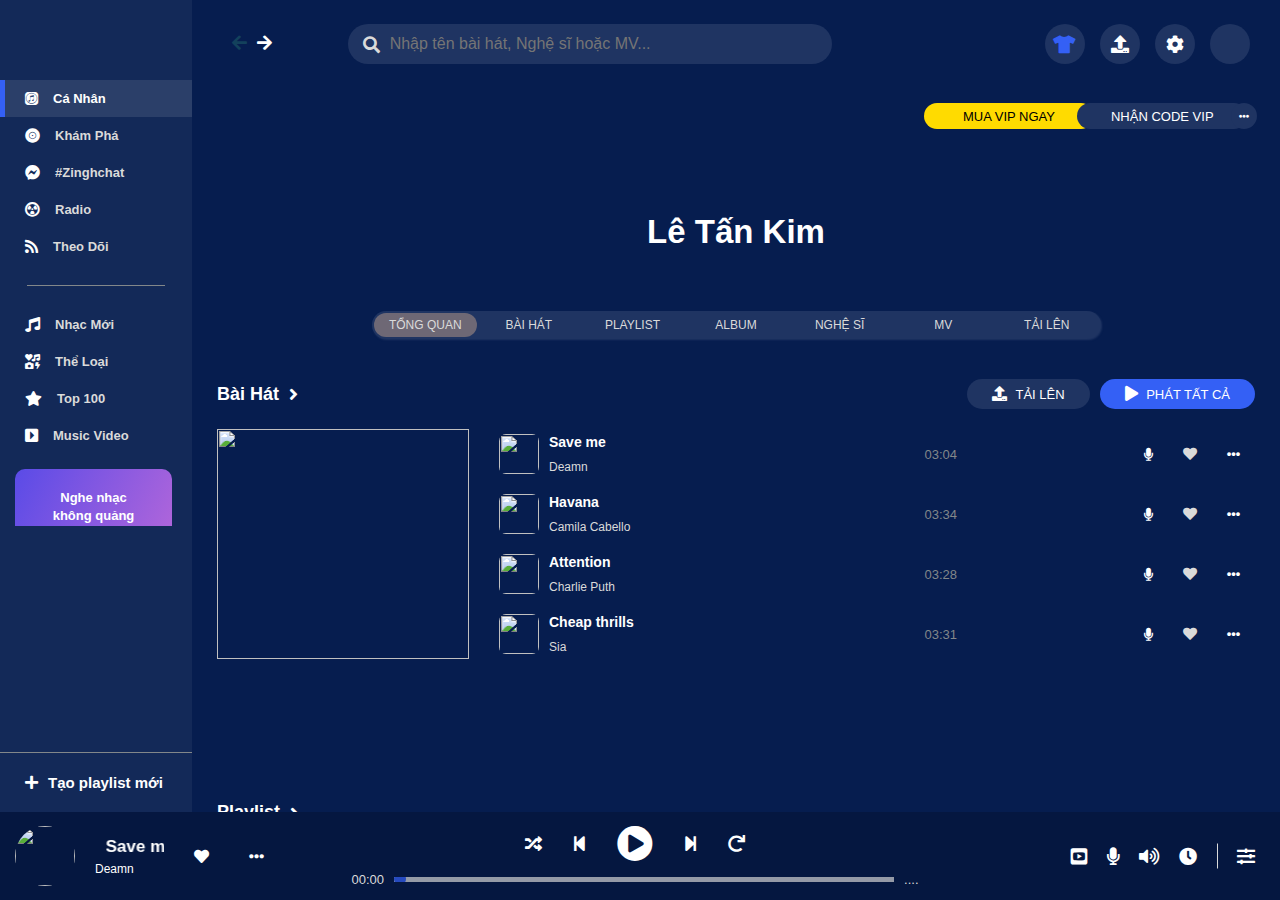
==== index.html @ d828c906 "-third second" ====
<!DOCTYPE html>
<html lang="en">
<head>
    <meta charset="UTF-8">
    <meta http-equiv="X-UA-Compatible" content="IE=edge">
    <meta name="viewport" content="width=device-width, initial-scale=1.0">
    <title>Zing MP3 | Nghe tải nhạc chất lượng cao</title>
    <link rel="stylesheet" href="../css/grid.css">
    <link rel="icon" type="image/png" sizes="16x16" href="https://icons.iconarchive.com/icons/amineworld/music-of-the-spheres/128/MP3-blue-icon.png">
    <link rel="stylesheet" href="../css/base.css">
    <link rel="stylesheet" href="../css/style-main.css">
    <link rel="stylesheet" href="../font/fontawesome-free-5.15.4-web/css/all.min.css">
    <link rel="stylesheet" href="../css/responsive.css">
</head>
<body>
    <div class="container-app">
        <div class="wrapper">
            <div class="main">
                <!-- main control -->
                <div class="nav-left hide-on-mobile menu-on-taplet">
                    <!-- logo -->
                    <div class="nav-logo">
                        <img src="https://static-zmp3.zadn.vn/zmp3_rpt/images/logo-mp3.svg" alt="">
                    </div>
                    <!-- navbar -->
                    <div class="nav-left-control">
                        <ul class="nav-control-list">
                            <li class="nav-control-item active">
                                <a href="#" class="nav-control-link">
                                    <i class="fab icon-nav_label icon_add_big fa-itunes"></i>
                                    <span class="nav-control-title">Cá Nhân</span>
                                </a>
                            </li>
                            <li class="nav-control-item">
                                <a href="#" class="nav-control-link">
                                    <i class="fas icon-nav_label fa-record-vinyl"></i>
                                    <span class="nav-control-title">Khám phá</span>
                                </a>
                            </li>
                            <li class="nav-control-item">
                                <a href="#" class="nav-control-link">
                                    <i class="fab icon-nav_label fa-facebook-messenger"></i>
                                    <span class="nav-control-title">#zinghchat</span>
                                </a>
                            </li>
                            <li class="nav-control-item">
                                <a href="#" class="nav-control-link">
                                    <i class="fas icon-nav_label fa-radiation-alt"></i>
                                    <span class="nav-control-title">Radio</span>
                                </a>
                            </li>
                            <li class="nav-control-item">
                                <a href="#" class="nav-control-link">
                                    <i class="fas icon-nav_label fa-rss"></i>
                                    <span class="nav-control-title">Theo Dõi</span>
                                </a>
                            </li>
                        </ul>
                    </div>
                    <div class="distance">

                    </div>
                    <!-- nav gener -->
                    <div class="nav-left-genre">
                        <ul class="nav-control-list">
                            <li class="nav-control-item nav-control-item-active">
                                <a href="#" class="nav-control-link">
                                    <i class="fas icon-nav_label fa-music"></i>
                                    <span class="nav-control-title">nhạc mới</span>
                                </a>
                            </li>
                            <li class="nav-control-item">
                                <a href="#" class="nav-control-link">
                                    <i class="fas icon-nav_label fa-icons"></i>
                                    <span class="nav-control-title">thể loại</span>
                                </a>
                            </li>
                            <li class="nav-control-item">
                                <a href="#" class="nav-control-link">
                                    <i class="fas icon-nav_label fa-star"></i>
                                    <span class="nav-control-title">Top 100</span>
                                </a>
                            </li>
                            <li class="nav-control-item">
                                <a href="#" class="nav-control-link">
                                    <i class="fas icon-nav_label icon_add_big fa-caret-square-right"></i>
                                    <span class="nav-control-title">music video</span>
                                </a>
                            </li>
                        </ul>
                        <div class="advertisement">
                            <div class="box-adver">
                                <sapn class="content">Nghe nhạc không quảng cáo cùng kho nhạc VIP</sapn>
                                <button class="btn btn-adver">MUA VIP</button>
                            </div>
                        </div>
                        <ul class="nav-control-list nav-control-list-library">
                            <div class="nav-header">
                                <h3 class="heading-title">
                                    Thư viện
                                </h3>
                                <div>
                                    <i class="fas fa-pen nav_label--sidebar_name--icon"></i>
                                </div>
                            </div>
                            <div>
                                <li class="nav-control-item">
                                    <a href="#" class="nav-control-link">
                                        <img src="https://zjs.zadn.vn/zmp3-desktop/releases/v1.0.13/static/media/my-song.cf0cb0b4.svg" alt="">
                                        <span class="nav-control-title">Bài hát</span>
                                    </a>
                                </li>
                                <li class="nav-control-item">
                                    <a href="#" class="nav-control-link">
                                        <img src="https://zjs.zadn.vn/zmp3-desktop/releases/v1.0.13/static/media/my-playlist.7e92a5f0.svg" alt="">
                                        <span class="nav-control-title">Playlist</span>
                                    </a>
                                </li>
                                <li class="nav-control-item">
                                    <a href="#" class="nav-control-link">
                                        <img src="https://zjs.zadn.vn/zmp3-desktop/releases/v1.0.13/static/media/my-history.374cb625.svg" alt="">
                                        <span class="nav-control-title">Gần đây</span>
                                    </a>
                                </li>
                            </div>
                        </ul>
                    </div>
                    <div class="create-playlist">
                        <i class="fas icon-nav_label fa-plus"></i>
                        <span class="playlist-title">Tạo playlist mới</span>
                    </div>
                </div>
                <!-- main music -->
                <div class="main-right">
                    <div class="wraper-main grid">
                        <div class="main-header row">
                            <div class="main-navigation col l-1 s-0 m-1 hide-on-mobile">
                                <div class="main-nav-row hide-on-tablet">
                                    <button class="main-nav-btn-control">
                                        <i class="fas fa-arrow-left"></i>
                                    </button>
                                    <button class="main-nav-btn-control active">
                                        <i class="fas fa-arrow-right"></i>
                                    </button>
                                </div>
                                <div class="btn-bars hide-on-laptop">
                                    <i class="fas fa-bars"></i>
                                </div>
                            </div>
                            <!-- input search -->
                            <div class="main-search col l-8 s-8 m-7">
                                <div class="wrap-search">
                                    <i class="hidden_on fas fa-search container_header--content_search--icon"></i>
                                    <input type="text" class="search-input" placeholder="Nhập tên bài hát, Nghệ sĩ hoặc MV...">
                                    <!-- history search -->
                                    <div class="history-search">
                                        <ul class="list-search">
                                        </ul>
                                        <div class="empty-history">
                                            
                                        </div>
                                    </div>
                                </div>
                            </div>
                            <div class="main-info-persional col l-3 s-4 m-4">
                                <ul class="main-info-list row">
                                    <li class="main-info-item">
                                        <span class="main-info-item-link">
                                            <i class="fas fa-tshirt"></i>
                                        </span>
                                    </li>
                                    <li class="main-info-item hide-on-mobile">
                                        <span class="main-info-item-link">
                                            <label for="upload-file" class = "upload-file">
                                                <i class="fas fa-upload"></i>
                                            </label>
                                            <input type="file" id="upload-file" class = "hide">
                                        </span>
                                    </li>
                                    <li class="main-info-item">
                                        <span class="main-info-item-link">
                                            <i class="fas fa-cog"></i>
                                        </span>
                                        <!-- settings -->
                                        <div class="settings">
                                            <ul class="list-settings">
                                                <li class="item-setting">
                                                    <i class="fas fa-ban"></i>
                                                    <span>Danh sách chặn</span>
                                                </li>
                                                <li class="item-setting">
                                                    <i class="fas fa-record-vinyl"></i>
                                                    <span>Chất lượng nhạc</span>
                                                </li>
                                                <li class="item-setting">
                                                    <i class="far fa-play-circle"></i>
                                                    <span>Trình phát nhạc</span>
                                                </li>
                                            </ul>
                                            <div class="mp3-company">
                                                <ul class="list-info-company">
                                                    <li class="item-info-company">
                                                        <span>Giới thiệu</span>
                                                    </li>
                                                    <li class="item-info-company">
                                                        <span>Gợi ý</span>
                                                        <i class="fas fa-external-link-alt"></i>
                                                    </li>
                                                    <li class="item-info-company">
                                                        <span>Liên hệ</span>
                                                        <i class="fas fa-external-link-alt"></i>
                                                    </li>
                                                    <li class="item-info-company">
                                                        <span>Quảng cáo</span>
                                                        <i class="fas fa-external-link-alt"></i>
                                                    </li>
                                                    <li class="item-info-company">
                                                        <span>Thỏa thuận sử dụng</span>
                                                        <i class="fas fa-external-link-alt"></i>
                                                    </li>
                                                </ul>
                                            </div>
                                        </div>
                                    </li>
                                    <li class="main-info-item header-avt" style="background-image: url('https://th.bing.com/th/id/OIP.cUUf67YH-hex_XPKWlnZ1QHaLF?pid=ImgDet&rs=1')">
                                        <span class="main-info-item-link">
                                            <!-- <i class="fas fa-tshirt"></i> -->
                                        </span>
                                    </li>
                                </ul>
                            </div>
                        </div>
                        <div class = "main-music">
                            <div class="music-wrap gird">
                                <div class="main-music-avt row hide-on-tablet">
                                    <div class="distance-top col l-4 m-4 hide-on-mobile"></div>
                                    <div class="main-music-avt-item col l-4 m-4 hide-on-mobile">
                                        <div class="main-music-avt-wrap">
                                            <div class="img-avt" style = "background-image: url('https://th.bing.com/th/id/OIP.cUUf67YH-hex_XPKWlnZ1QHaLF?pid=ImgDet&rs=1')"></div>
                                            <span class="main-music-name">Lê Tấn Kim</span>
                                        </div>
                                    </div>
                                    <div class="main-music-avt-item main-music-avt-item-inline m-4 col l-4 row s-12">
                                        <div class = "col l-5 s-6 m-6"><button class="btn btn-avt-buy">Mua Vip Ngay</button></div>
                                        <div class = "col l-5 s-6 m-6"><button class="btn btn-avt-received">Nhận code Vip</button></div>
                                        <div class="main-music-avt-item-more col l-2 s-0 m-0 hide-on-mobile">
                                            <span>
                                                <i class="fas fa-ellipsis-h"></i>
                                            </span>
                                        </div>
                                    </div>
                                </div>
                                <div class="avt-on-mobile hide-on-talet">
                                    <div class="main-music-avt-item col l-4">
                                        <div class="main-notice-error">
                                            <span>Trang web hiện tại chưa hoàn thiện, bạn vui lòng thông cảm!</span>
                                        </div>
                                    </div>
                                    <div class="avt hide-on-laptop">
                                        <div class="main-music-avt-wrap">
                                            <div class="img-avt" style = "background-image: url('https://th.bing.com/th/id/OIP.cUUf67YH-hex_XPKWlnZ1QHaLF?pid=ImgDet&rs=1')"></div>
                                            <span class="main-music-name">Lê Tấn Kim</span>
                                        </div>
                                    </div>
                                </div>
                                <!-- list control  -->
                                <div class="container_profile--head">
                                    <ul class="container_profile--head-list">
                                        <li class="container_profile--head-item active">Tổng quan</li>
                                        <li class="container_profile--head-item">Bài hát</li>
                                        <li class="container_profile--head-item">Playlist</li>
                                        <li class="container_profile--head-item">Album</li>
                                        <li class="container_profile--head-item hide-on-mobile">Nghệ sĩ</li>
                                        <li class="container_profile--head-item hide-on-mobile">MV</li>
                                        <li class="container_profile--head-item hide-on-mobile">Tải lên</li>
                                    </ul>
                                </div>
                                <!-- list music -->
                                <div class="musics grid active-show-interface">
                                    <div class="common-header row">
                                        <div class="common-title col l-6">
                                            <span class="common-title-content">Bài hát</span>
                                            <i class="fas fa-angle-right"></i>
                                        </div>
                                        <div class="add-and-play col l-6 hide-on-mobile">
                                            <div class="add-and-play-item">
                                                <label for="upload-file" class = "upload-file">
                                                    <i class="fas fa-upload container_profile_icon"></i>
                                                    <span class="container_profile-content">Tải lên</span>
                                                </label>
                                                <input type="file" id ="upload-file" class = "hide">
                                            </div>
                                            <div class="add-and-play-item add-and-play-music">
                                                <i class="fas fa-play container_profile_icon"></i>
                                                <span class="container_profile-content">Phát tất cả</span>
                                            </div>
                                        </div>
                                    </div>
                                    <div class="container-music row">
                                        <div class="music-pictures col l-3 s-0">
                                            <ul class="music-picture-list">
                                                <li class="music-picture-item">
                                                    <img src="" alt="" class = "img-desc">
                                                </li>
                                            </ul>
                                        </div>
                                        <div class="music-infor col l-9 s-12">
                                            <ul class="music-infor-list grid">
                                                <!-- <li class="music-infor-item active row">
                                                    <div class="infor-item-small-img col l-6">
                                                        <div class="small-img">
                                                            <img src="https://anhtuana2k422001.github.io/zingmp3/assets/img/image1.jpg" alt="">
                                                            <span class="small-pause">
                                                                <i class="fas fa-play container_profile_icon"></i>
                                                            </span>
                                                        </div>
                                                        <div class="singer-music">
                                                            <span class="music-name">Cưới đi</span>
                                                            <span class="singer-name">
                                                                <a href="">Massew, </a>
                                                                <a href="">Massew, </a>
                                                                <a href="">Massew</a>
                                                            </span>
                                                        </div>
                                                    </div>
                                                    <div class="infor-item-time col l-2">
                                                        <span class="infor-item-time-details">4:44</span>
                                                    </div>
                                                    <div class="infor-item-react col l-4">
                                                        <ul class="list-react">
                                                            <li class="react-item">
                                                                <i class="fas fa-microphone "></i>
                                                            </li>
                                                            <li class="react-item">
                                                                <i class="fas fa-heart "></i>
                                                            </li>
                                                            <li class="react-item">
                                                                <i class="fas fa-ellipsis-h"></i>
                                                            </li>
                                                        </ul>
                                                    </div>
                                                </li>
                                                <li class="music-infor-item row">
                                                    <div class="infor-item-small-img col l-6">
                                                        <div class="small-img">
                                                            <img src="https://anhtuana2k422001.github.io/zingmp3/assets/img/image1.jpg" alt="">
                                                            <span class="small-pause">
                                                                <i class="fas fa-play container_profile_icon"></i>
                                                            </span>
                                                        </div>
                                                        <div class="singer-music">
                                                            <span class="music-name">Cưới đi</span>
                                                            <span class="singer-name">
                                                                <a href="">Massew, </a>
                                                                <a href="">Massew, </a>
                                                                <a href="">Massew</a>
                                                            </span>
                                                        </div>
                                                    </div>
                                                    <div class="infor-item-time col l-2">
                                                        <span class="infor-item-time-details">4:44</span>
                                                    </div>
                                                    <div class="infor-item-react col l-4">
                                                        <ul class="list-react">
                                                            <li class="react-item">
                                                                <i class="fas fa-microphone "></i>
                                                            </li>
                                                            <li class="react-item">
                                                                <i class="fas fa-heart "></i>
                                                            </li>
                                                            <li class="react-item">
                                                                <i class="fas fa-ellipsis-h"></i>
                                                            </li>
                                                        </ul>
                                                    </div>
                                                </li>
                                                <li class="music-infor-item row">
                                                    <div class="infor-item-small-img col l-6">
                                                        <div class="small-img">
                                                            <img src="https://anhtuana2k422001.github.io/zingmp3/assets/img/image1.jpg" alt="">
                                                            <span class="small-pause">
                                                                <i class="fas fa-play container_profile_icon"></i>
                                                            </span>
                                                        </div>
                                                        <div class="singer-music">
                                                            <span class="music-name">Cưới đi</span>
                                                            <span class="singer-name">
                                                                <a href="">Massew, </a>
                                                                <a href="">Massew, </a>
                                                                <a href="">Massew</a>
                                                            </span>
                                                        </div>
                                                    </div>
                                                    <div class="infor-item-time col l-2">
                                                        <span class="infor-item-time-details">4:44</span>
                                                    </div>
                                                    <div class="infor-item-react col l-4">
                                                        <ul class="list-react">
                                                            <li class="react-item">
                                                                <i class="fas fa-microphone "></i>
                                                            </li>
                                                            <li class="react-item">
                                                                <i class="fas fa-heart "></i>
                                                            </li>
                                                            <li class="react-item">
                                                                <i class="fas fa-ellipsis-h"></i>
                                                            </li>
                                                        </ul>
                                                    </div>
                                                </li>
                                                <li class="music-infor-item row">
                                                    <div class="infor-item-small-img col l-6">
                                                        <div class="small-img">
                                                            <img src="https://anhtuana2k422001.github.io/zingmp3/assets/img/image1.jpg" alt="">
                                                            <span class="small-pause">
                                                                <i class="fas fa-play container_profile_icon"></i>
                                                            </span>
                                                        </div>
                                                        <div class="singer-music">
                                                            <span class="music-name">Cưới đi</span>
                                                            <span class="singer-name">
                                                                <a href="">Massew, </a>
                                                                <a href="">Massew, </a>
                                                                <a href="">Massew</a>
                                                            </span>
                                                        </div>
                                                    </div>
                                                    <div class="infor-item-time col l-2">
                                                        <span class="infor-item-time-details">4:44</span>
                                                    </div>
                                                    <div class="infor-item-react col l-4">
                                                        <ul class="list-react">
                                                            <li class="react-item">
                                                                <i class="fas fa-microphone "></i>
                                                            </li>
                                                            <li class="react-item">
                                                                <i class="fas fa-heart "></i>
                                                            </li>
                                                            <li class="react-item">
                                                                <i class="fas fa-ellipsis-h"></i>
                                                            </li>
                                                        </ul>
                                                    </div>
                                                </li>
                                                <li class="music-infor-item row">
                                                    <div class="infor-item-small-img col l-6">
                                                        <div class="small-img">
                                                            <img src="https://anhtuana2k422001.github.io/zingmp3/assets/img/image1.jpg" alt="">
                                                            <span class="small-pause">
                                                                <i class="fas fa-play container_profile_icon"></i>
                                                            </span>
                                                        </div>
                                                        <div class="singer-music">
                                                            <span class="music-name">Cưới đi</span>
                                                            <span class="singer-name">
                                                                <a href="">Massew, </a>
                                                                <a href="">Massew, </a>
                                                                <a href="">Massew</a>
                                                            </span>
                                                        </div>
                                                    </div>
                                                    <div class="infor-item-time col l-2">
                                                        <span class="infor-item-time-details">4:44</span>
                                                    </div>
                                                    <div class="infor-item-react col l-4">
                                                        <ul class="list-react">
                                                            <li class="react-item">
                                                                <i class="fas fa-microphone "></i>
                                                            </li>
                                                            <li class="react-item">
                                                                <i class="fas fa-heart "></i>
                                                            </li>
                                                            <li class="react-item">
                                                                <i class="fas fa-ellipsis-h"></i>
                                                            </li>
                                                        </ul>
                                                    </div>
                                                </li> -->
                                            </ul>
                                        </div>
                                    </div>
                                </div>
                                <!-- playlist -->
                                <div class="container-playlist grid active-show-interface">
                                    <div class="common-header">
                                        <div class="common-title">
                                            <span class="common-title-content">Playlist</span>
                                            <i class="fas fa-angle-right"></i>
                                        </div>
                                    </div>
                                    <div class="wrapper-playlist row">
                                        <div class="btn-add-playlist col l-2-5 s-5">
                                            <i class="fas icon-nav_label fa-plus"></i>
                                            <span class="btn-add-playlist-content">Tạo playlist mới</span>
                                        </div>
                                        <div class="added-playlist col l-2-5 s-6">
                                            <div class="playlists-more-listen">
                                                <div class="background-playlist-album">
                                                    <div class="overplay-playlist-album"></div>
                                                    <img src="https://photo-resize-zmp3.zadn.vn/w240_r1x1_jpeg/cover/1/2/1/f/121fde6fe3898bc64cf04b716ddbe590.jpg" alt="">
                                                    <div class="btn-hiden">
                                                        <div class = "shadow">
                                                            <span class = "icon-hiden-control shadow-behind">
                                                                <i class="fas fa-heart active"></i>
                                                            </span>
                                                        </div>
                                                        <div>
                                                            <span class = "icon-hiden-control">
                                                                <i class="far fa-play-circle"></i>
                                                            </span>
                                                        </div>
                                                        <div class = "shadow">
                                                            <span class = "icon-hiden-control shadow-behind">
                                                                <i class="fas fa-ellipsis-h"></i>
                                                            </span>
                                                        </div>
                                                    </div>
                                                </div>
                                                <div class="playlists-more-listen-content">
                                                    <span class="name-playlist">Lê Tấn Kim _ 03</span>
                                                    <span class="source-playlist">Zing Mp3</span>
                                                </div>
                                            </div>
                                        </div>
                                    </div>
                                </div>
                                <!-- album -->
                                <div class="container-album grid active-show-interface">
                                    <div class="common-header">
                                        <div class="common-title">
                                            <span class="common-title-content">Album</span>
                                            <i class="fas fa-angle-right"></i>
                                        </div>
                                    </div>
                                    <div class="wrapper-album grid">
                                        <div class="albums row">
                                            <div class="added-album col l-3 s-6 m-4">
                                                <div class="playlists-more-listen">
                                                    <div class="background-playlist-album">
                                                        <div class="overplay-playlist-album"></div>
                                                        <img src="https://i.ytimg.com/vi/ElLRQwiyBIs/maxresdefault.jpg" alt="">
                                                        <div class="btn-hiden">
                                                            <div class = "shadow">
                                                                <span class = "icon-hiden-control shadow-behind">
                                                                    <i class="fas fa-heart active"></i>
                                                                </span>
                                                            </div>
                                                            <div>
                                                                <span class = "icon-hiden-control">
                                                                    <i class="far fa-play-circle"></i>
                                                                </span>
                                                            </div>
                                                            <div class = "shadow">
                                                                <span class = "icon-hiden-control shadow-behind">
                                                                    <i class="fas fa-ellipsis-h"></i>
                                                                </span>
                                                            </div>
                                                        </div>
                                                    </div>
                                                    <div class="playlists-more-listen-content">
                                                        <span class="name-playlist">Lê Tấn Kim _ 03</span>
                                                        <span class="source-playlist">Zing Mp3</span>
                                                    </div>
                                                </div>
                                            </div>
                                            <div class="added-album col l-3 s-6 m-4">
                                                <div class="playlists-more-listen">
                                                    <div class="background-playlist-album">
                                                        <div class="overplay-playlist-album"></div>
                                                        <img src="https://i.ytimg.com/vi/MQEiz52EIFQ/hqdefault.jpg" alt="">
                                                        <div class="btn-hiden">
                                                            <div class = "shadow">
                                                                <span class = "icon-hiden-control shadow-behind">
                                                                    <i class="fas fa-heart active"></i>
                                                                </span>
                                                            </div>
                                                            <div>
                                                                <span class = "icon-hiden-control">
                                                                    <i class="far fa-play-circle"></i>
                                                                </span>
                                                            </div>
                                                            <div class = "shadow">
                                                                <span class = "icon-hiden-control shadow-behind">
                                                                    <i class="fas fa-ellipsis-h"></i>
                                                                </span>
                                                            </div>
                                                        </div>
                                                    </div>
                                                    <div class="playlists-more-listen-content">
                                                        <span class="name-playlist">Lê Tấn Kim _ 03</span>
                                                        <span class="source-playlist">Zing Mp3</span>
                                                    </div>
                                                </div>
                                            </div>
                                            <div class="added-album col l-3 s-6 m-4">
                                                <div class="playlists-more-listen">
                                                    <div class="background-playlist-album">
                                                        <div class="overplay-playlist-album"></div>
                                                        <img src="https://i.ytimg.com/vi/g6BbYyMUOpY/maxresdefault.jpg" alt="">
                                                        <div class="btn-hiden">
                                                            <div class = "shadow">
                                                                <span class = "icon-hiden-control shadow-behind">
                                                                    <i class="fas fa-heart active"></i>
                                                                </span>
                                                            </div>
                                                            <div>
                                                                <span class = "icon-hiden-control">
                                                                    <i class="far fa-play-circle"></i>
                                                                </span>
                                                            </div>
                                                            <div class = "shadow">
                                                                <span class = "icon-hiden-control shadow-behind">
                                                                    <i class="fas fa-ellipsis-h"></i>
                                                                </span>
                                                            </div>
                                                        </div>
                                                    </div>
                                                    <div class="playlists-more-listen-content">
                                                        <span class="name-playlist">Lê Tấn Kim _ 03</span>
                                                        <span class="source-playlist">Zing Mp3</span>
                                                    </div>
                                                </div>
                                            </div>
                                            <div class="added-album col l-3 s-6 m-4">
                                                <div class="playlists-more-listen">
                                                    <div class="background-playlist-album">
                                                        <div class="overplay-playlist-album"></div>
                                                        <img src="https://i.ytimg.com/vi/2Ng5o-8YleM/maxresdefault.jpg" alt="">
                                                        <div class="btn-hiden">
                                                            <div class = "shadow">
                                                                <span class = "icon-hiden-control shadow-behind">
                                                                    <i class="fas fa-heart active"></i>
                                                                </span>
                                                            </div>
                                                            <div>
                                                                <span class = "icon-hiden-control">
                                                                    <i class="far fa-play-circle"></i>
                                                                </span>
                                                            </div>
                                                            <div class = "shadow">
                                                                <span class = "icon-hiden-control shadow-behind">
                                                                    <i class="fas fa-ellipsis-h"></i>
                                                                </span>
                                                            </div>
                                                        </div>
                                                    </div>
                                                    <div class="playlists-more-listen-content">
                                                        <span class="name-playlist">Lê Tấn Kim _ 03</span>
                                                        <span class="source-playlist">Zing Mp3</span>
                                                    </div>
                                                </div>
                                            </div>
                                            <div class="added-album col l-3 s-6 m-4">
                                                <div class="playlists-more-listen">
                                                    <div class="background-playlist-album">
                                                        <div class="overplay-playlist-album"></div>
                                                        <img src="https://i.ytimg.com/vi/KUp1f0irngg/maxresdefault.jpg" alt="">
                                                        <div class="btn-hiden">
                                                            <div class = "shadow">
                                                                <span class = "icon-hiden-control shadow-behind">
                                                                    <i class="fas fa-heart active"></i>
                                                                </span>
                                                            </div>
                                                            <div>
                                                                <span class = "icon-hiden-control">
                                                                    <i class="far fa-play-circle"></i>
                                                                </span>
                                                            </div>
                                                            <div class = "shadow">
                                                                <span class = "icon-hiden-control shadow-behind">
                                                                    <i class="fas fa-ellipsis-h"></i>
                                                                </span>
                                                            </div>
                                                        </div>
                                                    </div>
                                                    <div class="playlists-more-listen-content">
                                                        <span class="name-playlist">Lê Tấn Kim _ 03</span>
                                                        <span class="source-playlist">Zing Mp3</span>
                                                    </div>
                                                </div>
                                            </div>
                                            <div class="added-album col l-3 s-6 m-4">
                                                <div class="playlists-more-listen">
                                                    <div class="background-playlist-album">
                                                        <div class="overplay-playlist-album"></div>
                                                        <img src="https://lzd-img-global.slatic.net/g/p/3d0ec11d452f84a248bdba3d9b7f728f.jpg_720x720q80.jpg_.webp" alt="">
                                                        <div class="btn-hiden">
                                                            <div class = "shadow">
                                                                <span class = "icon-hiden-control shadow-behind">
                                                                    <i class="fas fa-heart active"></i>
                                                                </span>
                                                            </div>
                                                            <div>
                                                                <span class = "icon-hiden-control">
                                                                    <i class="far fa-play-circle"></i>
                                                                </span>
                                                            </div>
                                                            <div class = "shadow">
                                                                <span class = "icon-hiden-control shadow-behind">
                                                                    <i class="fas fa-ellipsis-h"></i>
                                                                </span>
                                                            </div>
                                                        </div>
                                                    </div>
                                                    <div class="playlists-more-listen-content">
                                                        <span class="name-playlist">Lê Tấn Kim _ 03</span>
                                                        <span class="source-playlist">Zing Mp3</span>
                                                    </div>
                                                </div>
                                            </div>
                                            <div class="added-album col l-3 s-6 m-4">
                                                <div class="playlists-more-listen">
                                                    <div class="background-playlist-album">
                                                        <div class="overplay-playlist-album"></div>
                                                        <img src="https://photo-resize-zmp3.zmdcdn.me/w240_r1x1_jpeg/covers/2/5/25b49d295be8f15021498c7bce76d8a6_1392265597.jpg" alt="">
                                                        <div class="btn-hiden">
                                                            <div class = "shadow">
                                                                <span class = "icon-hiden-control shadow-behind">
                                                                    <i class="fas fa-heart active"></i>
                                                                </span>
                                                            </div>
                                                            <div>
                                                                <span class = "icon-hiden-control">
                                                                    <i class="far fa-play-circle"></i>
                                                                </span>
                                                            </div>
                                                            <div class = "shadow">
                                                                <span class = "icon-hiden-control shadow-behind">
                                                                    <i class="fas fa-ellipsis-h"></i>
                                                                </span>
                                                            </div>
                                                        </div>
                                                    </div>
                                                    <div class="playlists-more-listen-content">
                                                        <span class="name-playlist">Lê Tấn Kim _ 03</span>
                                                        <span class="source-playlist">Zing Mp3</span>
                                                    </div>
                                                </div>
                                            </div>
                                            <div class="added-album col l-3 s-6 m-4">
                                                <div class="playlists-more-listen">
                                                    <div class="background-playlist-album">
                                                        <div class="overplay-playlist-album"></div>
                                                        <img src="https://encrypted-tbn0.gstatic.com/images?q=tbn:ANd9GcRLFGGN5_r3zETSM5XIITD2odIkE3P47WhOAQ&usqp=CAU" alt="">
                                                        <div class="btn-hiden">
                                                            <div class = "shadow">
                                                                <span class = "icon-hiden-control shadow-behind">
                                                                    <i class="fas fa-heart active"></i>
                                                                </span>
                                                            </div>
                                                            <div>
                                                                <span class = "icon-hiden-control">
                                                                    <i class="far fa-play-circle"></i>
                                                                </span>
                                                            </div>
                                                            <div class = "shadow">
                                                                <span class = "icon-hiden-control shadow-behind">
                                                                    <i class="fas fa-ellipsis-h"></i>
                                                                </span>
                                                            </div>
                                                        </div>
                                                    </div>
                                                    <div class="playlists-more-listen-content">
                                                        <span class="name-playlist">Lê Tấn Kim _ 03</span>
                                                        <span class="source-playlist">Zing Mp3</span>
                                                    </div>
                                                </div>
                                            </div>
                                        </div>
                                    </div>
                                </div>
                                <!-- non-notice -->
                                <div class="page-notice-non">
                                    <div class="title-page-notice">
                                        <img src="https://zjs.zadn.vn/zmp3-desktop/releases/v1.3.1/static/media/video-icon.09654360.svg" alt="">
                                        <span>Chưa có thông tin nào trong thư viện</span>
                                    </div>
                                </div>
                                <!-- page are updating -->
                            </div>
                            <div class="page-update">
                                <div class="title-update">
                                    <h3>Trang web đang trong quá trình hoàn thiện những chức năng này.</h3>
                                    <span>Vui lòng chỉ sử dụng những chức năng khác.</span>
                                </div>
                            </div>
                        </div>
                    </div>
                </div>
            </div>
            <!-- musics are playing -->
            <div class="playing-music grid">
                <div class="container-playing-music row">
                    <div class="info-music-playing col l-3 s-8 m-3">
                        <!-- btn colose window -->
                        <div class="close hide hide-on-laptop">
                            <i class="fas fa-angle-down"></i>
                        </div>
                        <!-- btn see more function -->
                        <div class="btn-more hide hide-on-laptop">
                            <i class="fas fa-ellipsis-h"></i>
                        </div>
                        <!-- overplay -->
                        <div class="overlay hide-on-laptop">

                        </div>
                        <!-- handle funtions -->
                        <div class="window-function hide-on-laptop">
                            <div class="function-main">
                                <div class="function-system">
                                    <ul class="list-funtions">
                                        <li class="item-funtion btn-set-time">
                                            <i class="icon-funtion fas fa-clock"></i>
                                            <span class = "title-funtion">Hẹn Giờ</span>
                                        </li>
                                        <li class="item-funtion">
                                            <i class="icon-funtion fas fa-sliders-h"></i>
                                            <span class = "title-funtion">Equalizer</span>
                                        </li>
                                        <li class="item-funtion">
                                            <i class="icon-funtion fas fa-external-link-alt"></i>
                                            <span class = "title-funtion">Floating lyrics</span>
                                        </li>
                                    </ul>
                                </div>
                                <div class="infor-music">
                                    <ul class="list-infor">
                                        <li class="img-this-music">
                                            <img src="	https://avatar-ex-swe.nixcdn.com/song/2017/06/02/7/d/e/9/1496386230312_640.jpg" alt="">
                                        </li>
                                        <li class="name-music-singer">
                                            <span class="name-this-music">Havana</span>
                                            <span class="name-this-singer">Havana</span>
                                        </li>
                                    </ul>
                                </div>
                                <div class="functions-more">
                                    <ul class="list-functions-more">
                                        <li class="item-function-more">
                                            <i class="far fa-heart"></i>
                                            <span class="item-function-more-title">Thêm vào thư viện</span>
                                        </li>
                                        <li class="item-function-more">
                                            <i class="fas fa-sliders-h"></i>
                                            <span class="item-function-more-title">Thêm vào playlist</span>
                                        </li>
                                        <li class="item-function-more">
                                            <i class="far fa-play-circle"></i>
                                            <span class="item-function-more-title">Mở radio của bài hát</span>
                                        </li>
                                        <li class="item-function-more">
                                            <i class="fas fa-microphone"></i>
                                            <span class="item-function-more-title">Hát karaoke</span>
                                        </li>
                                        <li class="item-function-more">
                                            <i class="fab fa-itunes"></i>
                                            <span class="item-function-more-title">Cài làm nhạc chuông</span>
                                        </li>

                                    </ul>
                                </div>
                            </div>
                        </div>
                        <div class="img-music-playing">
                            <img src="	https://anhtuana2k422001.github.io/zingmp3/assets/img/image1.jpg" alt="">
                        </div>
                        <div class="conttent-music-playing">
                            <marquee class="name-music-playing">Cưới đi</marquee>
                            <span class="singer-music-playing">Massew</span>
                        </div>
                        <div class="react-music-playing hide-on-mobile hide-all hide-on-tablet">
                            <div class="shadow">
                                <span class="heart-music-playing shadow-behind"><i class="fas fa-heart"></i></span>
                            </div>
                            <div class="shadow">
                                <span class="system-music-playing shadow-behind"><i class="fas fa-ellipsis-h"></i></span>
                            </div>
                        </div>
                        <audio src="" id = "audio-play"></audio>
                    </div>
                    <div class="btn-control-playing col l-6 s-4 m-7">
                        <div class="control-players">
                            <ul class="list-players">
                                <div class = "shadow"><li class="item-player shadow-behind hide-on-mobile"><i class="fas fa-random"></i></li></div>
                                <div class = "shadow"><li class="item-player shadow-behind"><i class="fas fa-step-backward"></i></li></div>
                                <li class="item-player item-btn-playing">
                                    <i class="far fa-play-circle active"></i>
                                    <i class="far fa-pause-circle"></i>
                                </li>
                                <div class = "shadow"><li class="item-player shadow-behind"><i class="fas fa-step-forward"></i></li></div>
                                <div class = "shadow"><li class="item-player shadow-behind hide-on-mobile"><i class="fas fa-redo"></i></li></div>
                            </ul>
                        </div>
                        <div class="control-times">
                            <span class=" control-time control-time-start hide-on-mobile"></span>
                            <input type="range" value="1" step="1" min="1" max="100" class="total-time-control">
                            <span class=" control-time control-time-end hide-on-mobile"></span>
                        </div>
                    </div>
                    <div class="btn-control-system-playing col l-3 s-3 m-2">
                        <ul class="list-btn-system-playing">
                            <li class="item-btn-system-playing hide-on-mobile hide-on-tablet">
                                <i class="fab fa-youtube-square"></i>
                            </li>
                            <li class="item-btn-system-playing hide-on-mobile">
                                <i class="fas fa-microphone"></i>
                            </li>
                            <li class="item-btn-system-playing volume-wrap hide-on-mobile">
                                <i class="fas fa-volume-up"></i>
                                <input class = "volume"type="range" value="100" step = "1" min="0" max="100">
                            </li>
                            <li class="item-btn-system-playing time-wrap hide-on-mobile">
                                <i class="fas fa-clock hide-all hide-on-tablet"></i>
                                <input type="text" class = "time-up" placeholder = "Hẹn giờ muốn tắt">
                                <!-- pop up set time pause music -->
                                <div class="pop-up-set-time hide-on-laptop">
                                    <div class="container-set-time">
                                        <h3 class="title-set-time">Hẹn giờ tắt</h3>
                                        <ul class="list-time-choose">
                                            <li class="time-item-choose">15 phút</li>
                                            <li class="time-item-choose">30 phút</li>
                                            <li class="time-item-choose">45 phút</li>
                                            <li class="time-item-choose">60 phút</li>
                                            <input type="text" class="set-time" placeholder = "Tùy chọn khác">
                                        </ul>
                                    </div>
                                </div>
                            </li>
                            <li class="item-btn-system-playing system-distance hide-on-mobile">
                                <span></span>
                            </li>
                            <li class="item-btn-system-playing hide-on-mobile">
                                <i class="fas fa-sliders-h"></i>
                            </li>
                        </ul>
                    </div>
                </div>
            </div>
            <!-- btn control on mobile -->
            <div class="wrapper-btn-control-mobile hide-on-laptop hide-on-tablet">
                <div class="container-btn-control-mobile grid">
                    <ul class="btn-control-mobile-list row">
                        <li class="btn-control-mobile-item active col s-2-5">
                            <i class="fab icon_add_big fa-itunes"></i>
                            <span class="control-mobile-content">Cá nhân</span>
                        </li>
                        <li class="btn-control-mobile-item col s-2-5">
                            <i class="fas fa-record-vinyl"></i>
                            <span class="control-mobile-content">Khám phá</span>
                        </li>
                        <li class="btn-control-mobile-item col s-2-5">
                            <i class="fab fa-facebook-messenger"></i>
                            <span class="control-mobile-content">#zingchat</span>
                        </li>
                        <li class="btn-control-mobile-item col s-2-5">
                            <i class="fas fa-radiation-alt"></i>
                            <span class="control-mobile-content">Radio</span>
                        </li>
                        <li class="btn-control-mobile-item col s-2-5">
                            <i class="fas fa-rss"></i>
                            <span class="control-mobile-content">Theo dõi</span>
                        </li>
                    </ul>
                </div>
            </div>
        </div>
    </div>
</body>
<script src="../javascript/app.js"></script>
<script src="../javascript/render-music.js"></script>
<script src="../javascript/main.js"></script>
</html>
---- css/grid.css ----
.grid {
    width: 100%;
    display: block;
    padding: 0px;
}

.grid.wide {
    max-width: 1200px;
    margin: 0px auto;
}

.row {
    display: flex;
    flex-wrap: wrap;
    margin-left: -4px;
    margin-right: -4px;
}
.row.no-gutters {
    margin-left: 0;
    margin-right: 0;
}
.col {
    padding-left: 4px;
    padding-right: 4px;
}
/* không có padding giữa các phần tử */
.row.no-gutters .col {
    padding-left: 0;
    padding-right: 0;
}
/* mobile------------small */
.s-0 {
    display: none;
}
.s-1 {
    flex: 0 0 8.33333%;
    max-width: 8.33333%; 
}
.s-2 {
    flex: 0 0 16.66667%;
    max-width: 16.66667%; 
}
.s-3 {
    flex: 0 0 25%;
    max-width: 25%; 
}
.s-4 {
    flex: 0 0 33.33333%;
    max-width: 33.33333%; 
}
.s-5 {
    flex: 0 0 41.66667%;
    max-width: 41.66667%; 
}
.s-6 {
    flex: 0 0 50%;
    max-width: 50%; 
}
.s-7 {
    flex: 0 0 58.33333%;
    max-width: 58.33333%; 
}
.s-8 {
    flex: 0 0 66.66667%;
    max-width: 66.66667%; 
}
.s-9 {
    flex: 0 0 75%;
    max-width: 75%; 
}
.s-10 {
    flex: 0 0 83.33333%;
    max-width: 83.33333%; 
}
.s-11 {
    flex: 0 0 91.66667%;
    max-width: 91.66667%; 
}
.s-12 {
    flex: 0 0 100%;
    max-width: 100%; 
}

/* can chinh phan tu mobile--------small-ofset-- */
.s-o-1 {
    margin-left: 8.33333%; 
}
.s-o-2 {
    margin-left: 16.66667%; 
}
.s-2-5 {
    flex: 0 0 20%;
    max-width: 20%;
 }
.s-o-3 {
    margin-left: 25%; 
}
.s-o-4 {
    margin-left: 33.33333%; 
}
.s-o-5 {
    margin-left: 41.66667%; 
}
.s-o-6 {
    margin-left: 50%; 
}
.s-o-7 {
    margin-left: 58.33333%; 
}
.s-o-8 {
    margin-left: 66.66667%; 
}
.s-o-9 {
    margin-left: 75%; 
}
.s-o-10 {
    margin-left: 83.33333%; 
}
.s-o-11 {
    margin-left: 91.66667%; 
}

/* tablet- pc phân giải thấp */
@media (min-width: 740px) and (max-width: 1023px) {
    .wide {
        width: 644px;
    }
}
/* > tablet */
@media (min-width: 740px) {
    .row {
        margin-left: -8px;
        margin-right: -8px;
    }
    .col {
        padding-left: 8px;
        padding-right: 8px;
    }
    /* medium---------tablet */
    .m-1,
    .m-2,
    .m-3,
    .m-4,
    .m-5,
    .m-6,
    .m-7,
    .m-8,
    .m-9,
    .m-10,
    .m-11,
    .m-12 {
        display: block;
    }
    .m-0 {
        display: none;
    }
    .m-1 {
        flex: 0 0 8.33333%;
        max-width: 8.33333%; 
    }
    .m-2 {
        flex: 0 0 16.66667%;
        max-width: 16.66667%; 
    }
    .m-2-5 {
        flex: 0 0 20%;
        max-width: 20%;
     }
    .m-3 {
        flex: 0 0 25%;
        max-width: 25%; ;
    }
    .m-4 {
        flex: 0 0 33.33333%;
        max-width: 33.33333%; 
    }
    .m-5 {
        flex: 0 0 41.66667%;
        max-width: 41.66667%; 
    }
    .m-6 {
        flex: 0 0 50%;
        max-width: 50%; 
    }
    .m-7 {
        flex: 0 0 58.33333%;
        max-width: 58.33333%; 
    }
    .m-8 {
        flex: 0 0 66.66667%;
        max-width: 66.66667%; 
    }
    .m-9 {
        flex: 0 0 75%;
        max-width: 75%; 
    }
    .m-10 {
        flex: 0 0 83.33333%;
        max-width: 83.33333%; 
    }
    .m-11 {
        flex: 0 0 91.66667%;
        max-width: 91.66667%; 
    }
    .m-12 {
        flex: 0 0 100%;
        max-width: 100%; 
    }
    /* can chinh phan tu tablet------medium-ofset------ */
    .m-o-1 {
        margin-left: 8.33333%; 
    }
    .m-o-2 {
        margin-left: 16.66667%; 
    }
    .m-o-3 {
        margin-left: 25%; 
    }
    .m-o-4 {
        margin-left: 33.33333%; 
    }
    .m-o-5 {
        margin-left: 41.66667%; 
    }
    .m-o-6 {
        margin-left: 50%; 
    }
    .m-o-7 {
        margin-left: 58.33333%; 
    }
    .m-o-8 {
        margin-left: 66.66667%; 
    }
    .m-o-9 {
        margin-left: 75%; 
    }
    .m-o-10 {
        margin-left: 83.33333%; 
    }
    .m-o-11 {
        margin-left: 91.66667%; 
    }
}
@media (min-width: 1113px) {
    .row {
        margin-left: -5px;
        margin-right: -5px;
    }
    .col {
        padding-left: 5px;
        padding-right: 5px;
    }
    /* -----large--------pc */
    .l-1,
    .l-2,
    .l-2-5,
    .l-3,
    .l-4,
    .l-5,
    .l-6,
    .l-7,
    .l-8,
    .l-9,
    .l-10,
    .l-11,
    .l-12 {
        display: block;
    }
    .l-0 {
        display: none;
    }
    .l-1 {
        flex: 0 0 8.33333%;
        max-width: 8.33333%; 
    }
    .l-2 {
        flex: 0 0 16.66667%;
        max-width: 16.66667%; 
    }
    .l-2-5 {
       flex: 0 0 20%;
       max-width: 20%;
    }
    .l-3 {
        flex: 0 0 25%;
        max-width: 25%; 
    }
    .l-4 {
        flex: 0 0 33.33333%;
        max-width: 33.33333%; 
    }
    .l-5 {
        flex: 0 0 41.66667%;
        max-width: 41.66667%; 
    }
    .l-6 {
        flex: 0 0 50%;
        max-width: 50%; ;
    }
    .l-7 {
        flex: 0 0 58.33333%;
        max-width: 58.33333%; 
    }
    .l-8 {
        flex: 0 0 66.66667%;
        max-width: 66.66667%; 
    }
    .l-9 {
        flex: 0 0 75%;
        max-width: 75%; 
    }
    .l-10 {
        flex: 0 0 83.33333%;
        max-width: 83.33333%; 
    }
    .l-11 {
        flex: 0 0 91.66667%;
        max-width: 91.66667%; 
    }
    .l-12 {
        flex: 0 0 100%;
        max-width: 100%; 
    }
    /* can chinh phan tu pc-------large-ofset */
    .l-o-1 {
        margin-left: 8.33333%; 
    }
    .l-o-2 {
        margin-left: 16.66667%; 
    }
    .l-o-3 {
        margin-left: 25%; 
    }
    .l-o-4 {
        margin-left: 33.33333%; 
    }
    .l-o-5 {
        margin-left: 41.66667%; 
    }
    .l-o-6 {
        margin-left: 50%; 
    }
    .l-o-7 {
        margin-left: 58.33333%; 
    }
    .l-o-8 {
        margin-left: 66.66667%; 
    }
    .l-o-9 {
        margin-left: 75%; 
    }
    .l-o-10 {
        margin-left: 83.33333%; 
    }
    .l-o-11 {
        margin-left: 91.66667%; 
    }
}
/* > pc phan giai thap */
@media (min-width: 1024px) and (max-width: 1239px) {
    .wide {
        width: 984px;
    }

    .row {
        margin-left: -12px;
        margin-right: -12px;
    }

    .wide .col {
        padding-left: 12px;
        padding-right: 12px;
    }
    .wide .l-1,
    .wide .l-2,
    .wide .l-2-5,
    .wide .l-3,
    .wide .l-4,
    .wide .l-5,
    .wide .l-6,
    .wide .l-7,
    .wide .l-8,
    .wide .l-9,
    .wide .l-10,
    .wide .l-11,
    .wide .l-12 {
        display: block;
    }
    .wide .l-0 {
        display: none;
    }
    .wide .l-1 {
        flex: 0 0 8.33333%;
        max-width: 8.33333%; 
    }
    .wide .l-2 {
        flex: 0 0 16.66667%;
        max-width: 16.66667%; 
    }
    .wide .l-2-5 {
        flex: 0 0 20%;
        max-width: 20%; 
    }
    .wide .l-3 {
        flex: 0 0 25%;
        max-width: 25%; 
    }
    .wide .l-4 {
        flex: 0 0 33.33333%;
        max-width: 33.33333%; 
    }
    .wide .l-5 {
        flex: 0 0 41.66667%;
        max-width: 41.66667%; 
    }
    .wide .l-6 {
        flex: 0 0 50%;
        max-width: 50%; ;
    }
    .wide .l-7 {
        flex: 0 0 58.33333%;
        max-width: 58.33333%; 
    }
    .wide .l-8 {
        flex: 0 0 66.66667%;
        max-width: 66.66667%; 
    }
    .wide .l-9 {
        flex: 0 0 75%;
        max-width: 75%; 
    }
    .wide .l-10 {
        flex: 0 0 83.33333%;
        max-width: 83.33333%; 
    }
    .wide .l-11 {
        flex: 0 0 91.66667%;
        max-width: 91.66667%; 
    }
    .wide .l-12 {
        flex: 0 0 100%;
        max-width: 100%; 
    }
    /* can chinh phan tu > pc */
    .wide .l-o-1 {
        margin-left: 8.33333%; 
    }
    .wide .l-o-2 {
        margin-left: 16.66667%; 
    }
    .wide .l-o-3 {
        margin-left: 25%; 
    }
    .wide .l-o-4 {
        margin-left: 33.33333%; 
    }
    .wide .l-o-5 {
        margin-left: 41.66667%; 
    }
    .wide .l-o-6 {
        margin-left: 50%; 
    }
    .wide .l-o-7 {
        margin-left: 58.33333%; 
    }
    .wide .l-o-8 {
        margin-left: 66.66667%; 
    }
    .wide .l-o-9 {
        margin-left: 75%; 
    }
    .wide .l-o-10 {
        margin-left: 83.33333%; 
    }
    .wide .l-o-11 {
        margin-left: 91.66667%; 
    }
}
---- css/base.css ----
/* header main */
.common-header {
    color: var(--white-color);
}
.common-title {
   display: flex;
   align-items: center;
   justify-content: left;
   font-size: 1.8rem;
   color: var(--white-color);
   font-weight: 600;
   gap: 10px;
}
.common-title-content {
    text-transform: capitalize;
}
/* scrollbar */
.nav-left-genre::-webkit-scrollbar,
.main-music::-webkit-scrollbar,
.music-infor::-webkit-scrollbar {
    width: 0px;
    height: 0px;
}
.nav-left-genre.active::-webkit-scrollbar,
.main-music.active::-webkit-scrollbar,
.music-infor.active::-webkit-scrollbar {
    width: 4px;
    height: 4px;
}
.nav-left-genre::-webkit-scrollbar-thumb,
.main-music::-webkit-scrollbar-thumb,
.music-infor::-webkit-scrollbar-thumb {
    --webkit-box-shadow:inset 0 0 0 #ffffff;
    background:#82878a; 
    border-radius:4px;
    height: 20px;
}
.btn {
    padding: 13px 10px;
    width: 150px;
    text-align: center;
    border-radius: 13px;
    background-color: #ffdb00;
    color: #000;
    text-transform: uppercase;
    font-size: 1.3rem;
    font-weight: 600;
    outline: none;
    border: none;
    display: flex;
    align-items: center;
    justify-content: center;
    cursor: pointer;
}
/* shadow when hover */
.shadow-behind {
    position: relative;
    display: flex;
    align-items: center;
    justify-content: center;
    cursor: pointer;
}

.shadow .shadow-behind::before {
    content: "";
    position: absolute;
    width: 30px;
    height: 30px;
    top: 50%;
    left: 50%;
    transform: translate(-50%, -50%);
    background-color: var(--icon-color);
    border-radius: 50%;
    opacity: 0;
    z-index: -1;
    transition: all 0.2s ease;
}
.shadow:hover .shadow-behind::before {
    opacity: 1;
}

.hide {
    display: none;
}
/* animation */

/* @keyframes fadeInScale {
    0% {
        transform: scale(1.01);
    }
    20% {
        transform: scale(1.12);
    }
    30% {
        transform: scale(1.16);
    }
    40% {
        transform: scale(1.18);
    }
    60% {
        transform: scale(1.22);
    }
    80% {
        transform: scale(1.26);
    }
    100% {
        transform: scale(1.3);
    }
} */
---- css/style-main.css ----
* {
    padding: 0;
    margin: 0;
    box-sizing: border-box;
}
:root {
    --height-control-mobile:  50px;
    --height-search: 40px;
    --height-nav: 80px;
    --height-playing: 88px;
    --height-header: 88px;
    --link-nav-color: #2b3f69;
    --primary-color: #061d4f;
    --primary-nav-color: #132958;
    --primary-foot-color: #051740;
    --link-nav-color: #2b3f69;
    --link-border-color: #3460f5;
    --shirt-color: #1f3462;
    --history-active: #192f60;
    --history-hover: #304470;
    --list-profile-color: #1f3461;
    --btn_active_profie: #6e6875;
    --btn--all-color: #3460f5;
    --icon-color: #33466f;
    --hover--text: #6e8ffb;
    --hover-color-text: #5b7adc;
    --active--foot-color: #2a6ffb;
    --heart-color: #3460f5;
    --clothes-color: #3460f5;
    --foot-hover-color: #324062;
    --art-color: #1f3461;
    --linear-gradient-bg: #1a2d56;
    --hover-zingchar: #475678;
    --zingchar-item: #293b62;
    --Number_zingchar: 2px #50e3c2;
    --hover_text_foot: #6e8ffb;
    --modal-color: #192f60;
    --release-color: #1f3461;
    --text-view-color: #345ff4;
    --setting_color: #192f60;
    --setting-link-color: #304470;
    --song-music-color: #1f3461;
    --text-setting-color: #8b96af;
    --sticky-header-box-shadow: rgba(0,0,0,0.1);
    --text-color: #dadada;
    --next-btn-color: #13415c;
    --white-color: #ffffff;
}
body {
    overflow: hidden;
}
html {
    font-size: 62.5%;
    font-family: sans-serif;
    -webkit-tap-highlight-color: transparent;
}
.container-app {
    width: 100%;
    height: 100%;
    overflow: hidden;
}
.wrapper {
    width: 100%;
    height: 100%;
}
.main {
    display: flex;
    width: 100%;
    height: 100%;
}
/* nav control left */
.nav-left {
    height: calc(100vh - var(--height-playing));
    display: flex;
    flex: 0 0 15%;
    width: 15%;
    flex-direction: column;
    overflow: hidden;
    background-color: var(--primary-nav-color);
    position: relative;
}
.nav-logo {
    height: var(--height-nav);
    width: 100%;
    padding: 10px 25px;
    line-height: var(--height-nav);
    display: flex;
    align-items: center;
}
.nav-logo img {
    width: 130px;
}
/* nav main */
.nav-left-control {
    margin-bottom: 15px;
}
.nav-control-list {
   list-style: none;
}
.nav-control-item {
    padding: 11px 25px;
}
/* control item active change when hover */
.nav-control-item.active {
    background: var(--link-nav-color);
    border-left: 5px solid var(--link-border-color);
    padding: 11px 20px;
}
.nav-control-item:hover .nav-control-link,
.nav-control-item.active .nav-control-link{
    color: var(--white-color);
}
.nav-control-link {
    text-decoration: none;
    color: var(--text-color);
    display: flex;
    align-items: center;
    gap: 15px;
    transition: all 0.2s;
}
.icon-nav_label {
    font-size: 2.2rem;
}
.nav-control-title {
    font-size: 1.3rem;
    font-weight: 600;
    text-transform: capitalize;
}
/* distance bettwent  */
.distance {
    height: 1px;
    margin: 5px 27px;
    margin-bottom: 20px;
    background-color: #82878a;
}
/* genre */
.nav-left-genre {
    cursor: default;
    height: 220px;
    width: 100%;
    overflow-y: auto;
}

/* heading librery */
.nav-header {
    padding: 15px 25px;
    display: flex;
    justify-content: space-between;
    align-items: center;
}
.heading-title {
    text-transform: uppercase;
    font-size: 1.4rem;
    color: var(--white-color);
}
.nav-header div {
    display: none;
    position: relative;
}
.nav_label--sidebar_name--icon {
    color: var(--white-color);
    font-size: 1.5rem;
    cursor: pointer;
}
.nav-control-list-library:hover .nav-header div{
    display: flex;
}
/* advertisement */
.advertisement {
   width: 100%;
   margin: 15px 0px;
   padding-left: 15px;
}
.box-adver {
   padding: 20px 25px;
   width: calc(100% - 20px);
   display: flex;
   flex-direction: column;
   background: linear-gradient(117deg,#5a4be7,#c86dd7 102%);
   border-radius: 10px;
   align-items: center;
}
.nav-left-genre.active .box-adver {
    width: calc(100% - 20px + 4px);
}
.content {
   color: var(--white-color);
   font-size: 1.3rem;
   font-weight: 600;
   margin-bottom: 10px;
   line-height: 1.8rem;
   text-align: center;
}
/* create new playlist */
.create-playlist {
   position: fixed;
   bottom: var(--height-playing);
   left: 0;
   height: 60px;
   width: inherit;
   display: flex;
   align-items: center;
   padding: 15px 25px;
   border-top: 1px solid#82878a;
   gap: 10px;
   background-color: var(--primary-nav-color);
   cursor: pointer;
}

.playlist-title,
.icon-nav_label {
    color: var(--white-color);
    font-size: 1.5rem;
    font-weight: 600;
    
}
/* main music */
.main-right {
   flex: 0 0 85%;
}
.wraper-main {
   width: 100%;
}
.main-header {
    height: var(--height-header);
    background-color: var(--primary-color);
    align-items: center;
    padding: 0px 35px;
    flex-wrap: nowrap;
}
.main-nav-row {
    display: flex;
    flex-wrap: nowrap;
}
.main-nav-btn-control{
    background-color: var(--primary-color);
    border: none;
    outline: none;
    color: var(--next-btn-color);
    margin: 0px 5px;
    font-size: 1.7rem;
    font-weight: 600;
    cursor: pointer;
}
.main-nav-btn-control.active {
    color: var(--white-color);
}
.main-search {
    width: 100%;
    padding: 0px 40px;
}
.wrap-search {
    width: 80%;
    height: var(--height-search);
    display: flex;
    background-color: var(--shirt-color);
    align-items: center;
    padding: 0px 5px;
    border-radius: 25px;
    position: relative;
}

.history-search {
    position: absolute;
    top: 100%;
    left: 0;
    width: 100%;
    background-color: var(--history-active);
    border-bottom-left-radius: 25px;
    border-bottom-right-radius: 25px;
    box-shadow: 1px 1px 1px rgba(0, 0, 0,5);
    display: none;
    z-index: 99999;
}
.search-input:focus ~ .history-search {
    display: block;
}
.wrap-search.active {
    border-bottom-left-radius: 0px;
    border-bottom-right-radius: 0px;
}
.list-search {
    list-style: none;
    display: flex;
    flex-direction: column;
    padding: 10px 0px;
}

.item-search {
    padding: 10px 15px;
    padding-left: 30px;
    display: none;
    align-items: center;
    cursor: pointer;
}
.item-search.show-search {
    display: flex;
}
.empty-search {
    width: 100%;
    padding: 10px;
    display: flex;
    flex-direction: column;
    align-items: center;
    justify-content: center;
}
.empty-history.empty {
    display: none;
}
.empty-search img {
    width: 200px;
    height: 200px;
    border-radius: 50%;
}
.empty-conttent {
    font-size: 1.6rem;
    color: var(--text-color);
    margin-top: 10px;
}
.item-search:hover {
    background-color: var(--foot-hover-color);
}
.history-icon-search {
    color: var(--text-color);
    font-size: 1.4rem;
}
.search-conttent {
    color: var(--white-color);
    margin-left: 10px;
    font-size: 1.3rem;
}
.search-input {
    flex: 1;
    padding: 10px 10px;
    border: none;
    outline: none;
    background: transparent;
    color: var(--white-color);
    font-size: 1.6rem;
    font-weight: 500;
}
.container_header--content_search--icon {
    color: var(--text-color);
    font-size: 1.7rem;
    padding-left: 10px;
}
.main-info-list {
    list-style: none;
    justify-content: right;
    gap: 15px;
    flex-wrap: nowrap;
}
.main-info-item {
    text-align: center;
    width: 40px;
    height: 40px;
    border-radius: 50%;
    background-color: var(--shirt-color);
    display: flex;
    align-items: center;
    justify-content: center;
    cursor: pointer;
    position: relative;
}
.settings {
    position: absolute;
    right: -40px;
    width: 230px;
    background-color: var(--setting_color);
    top: calc(100% + 7px);
    border-radius: 5px;
    z-index: 99999;
    transform: translateX(150%);
    transition: all 0.2s ease;
}
.settings.active {
    transform: translateX(0);
}
.list-settings, 
.list-info-company {
    list-style: none;
    padding: 10px 0px;
    display: flex;
    align-items: flex-start;
    flex-direction: column;
}
.item-setting {
    justify-content: left;
}
.item-setting .fa-play-circle {
    margin-left: 0;
}
.item-setting,
.item-info-company {
    display: flex;
    align-items: center;
    width: 100%;
    padding: 10px 15px;
    font-size: 1.4rem;
    color: var(--white-color);
    font-weight: 500;
    transition: all 0.2s;
}
.item-setting:hover,
.item-info-company:hover {
    background-color: var(--setting-link-color);
}
.item-setting i {
    margin-right: 10px;
}
.item-setting i,
.item-info-company i {
    font-size: 1.6rem;
    color: var(--text-color);
}
.mp3-company {
    margin-top: 10px;
    border-top: 1px solid #13415c;
}
.list-info-company {
    list-style: none;
}
.item-info-company {
    justify-content: space-between;
}
.header-avt {
    background-position: center;
    background-size: cover;
}
.main-info-item-link {
    color: #fff;
}
.main-info-item-link .fa-cog.animate {
    transform: rotate(-90deg);
}
.main-info-item-link i {
    font-size: 1.8rem;
    cursor: pointer;
    transition: all 0.2s linear;
}
.fa-tshirt {
    color: var(--clothes-color);
}

/* main music */
.main-music {
    width: 100%;
    overflow: hidden;
    height: calc(100vh - (var(--height-header) + var(--height-playing)));
    background-color: var(--primary-color);
    overflow-y: auto;
}
.music-wrap {
    width: 100%;
}
.main-music.active .music-wrap {
    width: calc(100% + 4px);
}
/* avata and buy VIP */
.main-music-avt {
    padding-top: 15px;
    flex-wrap: nowrap;
}
.main-music-avt-item {
    width: 100%;
}
.main-notice-error {
    width: 100%;
    display: none;
    justify-content: center;
    position: absolute;
    top: 0px;
    right: 0px;
}
.main-notice-error.active {
    display: flex;
}
.main-notice-error span {
    padding: 10px 15px;
    text-align: center;
    width: 170px;
    background-color: var(--history-active);
    border-radius: 10px;
    color: var(--text-color);
    font-size: 1.4rem;
}
.main-music-avt-wrap {
    display: flex;
    flex-direction: column;
    justify-content: center;
    align-items: center;
    padding-top: 5px;
}
.img-avt {
    width: 90px;
    height: 90px;
    background-position: center;
    background-size: cover;
    border-radius: 50%;
}
.main-music-name {
    margin-top: 15px;
    color: var(--white-color);
    font-size: 3.3rem;
    font-weight: bold;
}
.main-music-avt-item-inline {
    display: flex;
    gap: 5px;
    flex-wrap: nowrap;
}
.btn-avt-buy,
.btn-avt-received {
    padding: 7px 25px;
    width: 170px;
    height: 26px;
    font-size: 1.3rem;
    font-weight: 400;
}
.btn-avt-received {
    background-color: var(--shirt-color);
    color: var(--white-color);
}
.main-music-avt-item-more span {
    height: 26px;
    width: 26px;
    display: flex;
    border-radius: 50%;
    align-items: center;
    justify-content: center;
    background-color: var(--shirt-color);
    color: var(--white-color);
}
/* nav more music */
.container_profile--head {
    width: 100%;
    margin-top: 60px;
    display: flex;
    justify-content: center;
}
.container_profile--head-list {
    list-style: none;
    display: flex;
    border-radius: 20px;
    background-color: var(--shirt-color);
    box-shadow: 1px 1px 2px var(--shirt-color);
    padding: 2px;
    flex-wrap: nowrap;
}

.container_profile--head-item {
    color: var(--text-color);
    flex: 1;
    width: 100px;
    padding: 5px 0px;
    font-size: 1.2rem;
    text-transform: uppercase;
    font-weight: 400;
    border-radius: 15px;
    display: flex;
    align-items: center;
    justify-content: center;
    cursor: pointer;
}
.container_profile--head-item.active {
    background-color: var(--btn_active_profie);
}
.container_profile--head-item:nth-child(1){
    width: 125px;
}
/* musics */
.musics {
    margin-top: 40px;
    padding: 0px 25px;
}
.add-and-play {
   display: flex;
   justify-content: right;
   gap: 10px;
}
.add-and-play-item {
   padding: 7px 25px;
   background-color: var(--shirt-color);
   border-radius: 15px;
   font-size: 1.3rem;
   cursor: pointer;
}
.upload-file {
   cursor: pointer;
}
.container_profile_icon {
   font-size: 1.5rem;
   margin-right: 5px;
}
.container_profile-content {
   text-transform: uppercase;
}
.add-and-play-music {
    background-color: var(--btn--all-color);
}
/* container music */
.container-music {
   margin-top: 15px;
   height: 240px;
   gap: 10px;
   flex-wrap: nowrap;
   align-items: center;
}
.music-picture-list {
    width: 100%;
    height: 100%;
    list-style: none;
}
.music-picture-item {
    height: 230px;
    background-position: center;
    background-repeat: no-repeat;
    background-origin: inherit;
    background-size: cover;
}
.img-desc {
    width: 100%;
    height: 100%;
    object-fit: cover;
    object-position: center;
}
.music-infor {
    width: 100%;
    height: 100%;
    overflow: hidden;
    overflow-y: scroll;
}
.music-infor.active .music-infor-list {
    width: calc(100% + 4px);
}
.music-infor-list {
    list-style: none;
    height: 100%;
}
.music-infor-item {
    padding: 10px;
    height: 60px;
    border-radius: 12px;
    cursor: pointer;
    overflow: hidden;
}
.music-infor-item.active,
.music-infor-item:hover {
    background-color: var(--shirt-color);
}
.music-infor-item:hover {
    box-shadow: 1px 1px 2px 1px rgba(0,0,0,0.1);
}
.infor-item-small-img {
    display: flex;
}
.infor-item-small-img .small-img{
    width: 40px;
    height: 40px;
    position: relative;
}
.small-pause {
    display: flex;
    align-items: center;
    justify-content: center;
    margin: 0;
    position: absolute;
    top: 50%;
    left: 50%;
    transform: translate(-50%, -50%);
    opacity: 0;
    transition: all 0.2s ease;
}
.music-infor-item:hover .small-pause{
    opacity: 1;
}
.container_profile_icon {
    color: var(--white-color);
}
.small-img img{
    width: 100%;
    height: 100%;
    border-radius: 7px;
    object-fit: cover;
    object-position: center;
}
.singer-music {
    margin-left: 10px;
    display: flex;
    flex-direction: column;
    justify-content: space-between;
    color: var(--white-color);
}
.music-name {
    font-size: 1.4rem;
    font-weight: bold;
}
.singer-name a {
    font-size: 1.2rem;
    font-weight: 400;
    color: var(--text-color);
    text-decoration: none;
}
.singer-name a:hover {
    color: var(--hover-color-text);
}
.infor-item-time {
    display: flex;
    align-items: center;
    justify-content: center;
    color: var(--white-color);
}
.infor-item-time-details {
    font-size: 1.3rem;
    font-weight: 400;
    color: #82878a;
}
.list-react {
   height: 100%;
   list-style: none;
   display: flex;
   flex-wrap: nowrap;
   align-items: center;
   justify-content: right;
}
.react-item {
   display: flex;
   align-items: center;
   justify-content: center;
   position: relative;
   cursor: pointer;
   margin: 0px 15px;
}
.react-item::before {
   content: "";
   width: 30px;
   height: 30px;
   background-color: #82878a;
   border-radius: 50%;
   position: absolute;
   z-index: 0;
   opacity: 0;
   transition: all 0.2s ease;
}
.react-item:hover.react-item::before {
    opacity: 1;
}
.react-item i {
    font-size: 1.3rem;
    z-index: 1;
    color: var(--white-color);
}
.react-item i.fa-heart {
    font-size: 1.4rem;
    color: var(--text-color);
    transition: all 0.2s;
}
.react-item i.fa-heart.active {
    color: var(--clothes-color);
}
/* container-playlist */
.container-playlist {
    margin-top: 60px;
    padding: 0px 25px;
}
.wrapper-playlist {
    margin-top: 19px;
    color: #fff;
    height: 270px;
    display: flex;
}
.btn-add-playlist {
    margin-left: 4px;
    width: 100%;
    background: linear-gradient( 33deg,#5a1eae -7%,#ce267a 117%);
    display: flex;
    flex-direction: column;
    align-items: center;
    justify-content: center;
    border-radius: 5px;
    cursor: pointer;
}
.btn-add-playlist .icon-nav_label {
    font-size: 3.5rem;
    color: var(--white-color);
    margin-bottom: 15px;
}
.btn-add-playlist-content {
    font-size: 1.8rem;
    color: var(--white-color);
    font-weight: bold;
}
/* album and playlist */
.added-playlist{
    height: 100%;
    margin-left: 30px;
    padding: 0px;
}
.playlists-more-listen {
    display: flex;
    flex-direction: column;
    height: 100%;
}
.background-playlist-album {
    height: 220px;
    border-radius: 5px;
    position: relative;
    overflow: hidden;
    background-color: rgba(255, 255, 255, 0.5);
}
.overplay-playlist-album {
    position: absolute;
    top: 0;
    bottom: 0;
    left: 0;
    right: 0;
    background-color: rgba(0, 0, 0, 0.5);
    opacity: 0;
    transition: all 0.2s ease;
    cursor: pointer;
}
.background-playlist-album img {
    width: 100%;
    height: 100%;
    object-fit: cover;
    object-position: center;
    transition: all 0.2s ease;
}
.background-playlist-album:hover img {
    transform: scale(1.3);
}
.background-playlist-album:hover .overplay-playlist-album {
    opacity: 1;
    z-index: 1;
}
.btn-hiden {
    position: absolute;
    bottom: 30px;
    left: 50%;
    transform: translateX(-50%);
    display: flex;
    align-items: center;
    font-size: 1.3rem;
    opacity: 0;
    transition: all 0.2s ease;
    z-index: 1;
}
.background-playlist-album:hover .btn-hiden{
    opacity: 1;
}
.added-album .icon-hiden-control i {
    font-size: 2rem;
}
.added-album .icon-hiden-control .fa-play-circle {
    font-size: 5rem;
}
/* .icon-hiden-control {
    position: relative;
}

.btn-hiden div:nth-child(1) .icon-hiden-control::before,
.btn-hiden div:nth-child(3) .icon-hiden-control::before{
    content: "";
    position: absolute;
    width: 30px;
    height: 30px;
    top: 50%;
    left: 50%;
    transform: translate(-50%, -50%);
    background-color: var(--icon-color);
    border-radius: 50%;
    opacity: 0;
    z-index: -1;
    transition: all 0.2s ease;
}
.btn-hiden div:hover .icon-hiden-control:nth-child(1)::before,
.btn-hiden div:hover .icon-hiden-control:nth-child(3)::before{
    opacity: 1;
} */
.icon-hiden-control .fa-heart{
    color: var(--text-color);
}
.icon-hiden-control .fa-heart.active {
    color: var(--clothes-color);
}
.fa-play-circle {
    font-size: 4.5rem;
    margin: 0px 40px;
}

.playlists-more-listen-content {
    display: flex;
    flex-direction: column;
    margin-top: 7px;
}
.name-playlist {
    font-size: 1.6rem;
    font-weight: bold;
    color: var(--white-color);
}
.source-playlist {
    margin-top: 8px;
    color: var(--text-color);
    font-size: 1.2rem;
    font-weight: 600;
}
/* ablum */
.container-album {
    width: 100%;
    min-height: 100%;
    margin-top: 60px;
    padding: 0px 25px;
}
.wrapper-album {
    color: var(--white-color);
    height: 100%;
    margin-top: 19px;
}
.albums .background-playlist-album{
    height: 300px;
}
.added-album {
    margin-bottom: 25px;
}
.added-album .btn-hiden {
    top: 50%;
    left: 50%;
    transform: translate(-50%, -50%);
    transition: all 0.3s linear;
}
/* info musics are playing */
.playing-music {
   height: var(--height-playing);
   position: fixed;
   width: 100%;
   padding: 0px 15px;
   bottom: 0;
   background-color: var(--primary-foot-color);
   z-index: 99999;
}
.container-playing-music {
    width: 100%;
    height: 100%;
}
/* left control */
.info-music-playing {
    height: 100%;
    display: flex;
    align-items: center;
    gap: 20px;
    color: var(--white-color);
}
.img-music-playing {
    width: 60px;
    height: 60px;
    border-radius: 50%;
    overflow: hidden;
}
.img-music-playing img {
   width: 100%;
   height: 100%;
   object-fit: cover;
   object-position: center;
}
.conttent-music-playing {
    display: flex;
    flex-direction: column;
}
.name-music-playing {
    font-size: 1.7rem;
    font-weight: bolder;
    margin-bottom: 5px;
}
.singer-music-playing {
    font-size: 1.2rem;
    font-weight: 500;
}
.react-music-playing {
    display: flex;
    gap: 40px;
    margin-left: 10px;
    font-size: 1.5rem;
    font-weight: 600;
}
.heart-music-playing  .fa-heart.active{
    color: var(--clothes-color);
}
/* between control  */
.btn-control-playing {
    display: flex;
    flex-direction: column;
    align-items: center;
    justify-content: center;
}
.control-players {
    margin-bottom: 10px;
}
.list-players {
    list-style: none;
    display: flex;
    align-items: center;
    gap: 30px;
}
/* .list-players .shadow-behind::before {
    width: 40px;
    height: 40px;
} */
.item-player {
   width: 100%;
   cursor: pointer;
}
.item-player i {
    font-size: 1.7rem;
    color: var(--white-color);
    font-weight: bold;
}
.item-player .fa-redo.active,
.item-player .fa-random.active {
    color: var(--clothes-color);
}
.item-btn-playing .fa-pause-circle.active, 
.item-btn-playing .fa-play-circle.active {
    display: flex;
    font-size: 3.6rem;
    margin: 0;
}
.item-btn-playing .fa-pause-circle,
.item-btn-playing .fa-play-circle{
    display: none;
}

.item-btn-playing {
   padding: 0px;
}
.control-times {
   display: flex;
   align-items: center;
   gap: 10px;
}
.control-time {
    color: var(--text-color);
    font-size: 1.3rem;
    font-weight: 500;
}
.total-time-control {
    width: 500px;
    -webkit-appearance: none;
    height: 5px;
    background: #d3d3d3;
    outline: none;
    opacity: 0.7;
    -webkit-transition: 0.2s;
    transition: opacity 0.2s;
    overflow: hidden;
}
.total-time-control:hover {
    height: 4px;
    overflow: unset;
}
.total-time-control::-webkit-slider-thumb {
    -webkit-appearance: none;
    appearance: none;
    width: 12px;
    height: 12px;
    background-color: var(--clothes-color);
    cursor: pointer;
    border-radius: 50%;
}
.total-time-control::-moz-range-thumb {
    width: 25px;
    height: 25px;
    background: #04AA6D;
    cursor: pointer;
}
/* btn control system */
.btn-control-system-playing {
    width: 100%;
    display: flex;
    align-items: center;
    justify-content: right;
}
.list-btn-system-playing {
    list-style: none;
    display: flex;
    align-items: center;
    gap: 20px;
}
.system-distance {
    position: relative;
}
.system-distance::before {
    content: "";
    width: 1px;
    height: 25px;
    background-color: var(--text-color);
    top: 50%;
    transform: translateY(-50%);
    position: absolute;
}
.item-btn-system-playing {
    width: 100%;
    display: flex;
    align-items: center;
    justify-content: center;
}
.item-btn-system-playing i{
   font-size: 1.8rem;
   font-weight: bold;
   color: var(--white-color);
   cursor: pointer;
}
.fa-play-circle {
    cursor: pointer;
}
.list-btn-system-playing {
    position: relative;
}
.volume.active,
.time-up.active{
    display: flex;
}
.item-btn-system-playing input{
    width: 130px;
    outline: none;
    height: 25px;
    position: absolute;
    top: -20px;
    transform: translateY(-50%);
    display: none;

}
/* page non update */
.page-update {
    color: var(--text-color);
    display: none;
    width: 100%;
}
.page-update.active {
    display: block;
}

.title-update {
    margin-top: 30px;
    display: flex;
    flex-direction: column;
    align-items: center;
}
.title-update h3 {
    font-size: 2.2rem;
    margin-bottom: 5px;
}
.title-update span {
    font-size: 1.4rem;
}
/* btns control on mobile */

.wrapper-btn-control-mobile {
    position: fixed;
    bottom: 0;
    width: 100%;
    height: var(--height-control-mobile);
    background-color: var(--primary-foot-color);
    box-shadow: 2px 1px 4px rgba(0, 0, 0, 0.8);
    z-index: 10;
}
.container-btn-control-mobile {
    width: 100%;
    height: 100%;
    color: var(--white-color);
}
.btn-control-mobile-list {
    height: 100%;
    list-style: none;
    align-items: center;
    justify-content: center;
}
.btn-control-mobile-item.active {
    color: var(--clothes-color);
}
.btn-control-mobile-item {
    display: flex;
    flex-direction: column;
    align-items: center;
    justify-content: center;
    cursor: pointer;
}
.btn-control-mobile-item i {
    font-size: 1.6rem;
}

.control-mobile-content {
    margin-top: 5px;
    font-size: 1.3rem;
    text-transform: capitalize;
    font-weight: 500;
}
.musics, 
.container-playlist, 
.container-album,
.page-notice-non  {
    display: none;
}
.musics.active-show-interface, 
.container-playlist.active-show-interface,
.container-album.active-show-interface,
.page-notice-non.active-show-interface {
    display: block;
    margin-bottom: calc(var(--height-control-mobile) + var(--height-playing));
}
.musics.showfull {
    height: 100%;
}
.musics.showfull .container-music {
    height: 100%;
}
.musics.showfull .music-pictures {
    display: none;
}
.musics.showfull .music-infor {
    flex: 0 0 100%;
    max-width: 100%;
}

.page-notice-non {
    height: 300px;
    background-color: var(--art-color);
    margin: 10px 15px;
}
.title-page-notice {
    height: 100%;
    width: 100%;
    display: flex;
    flex-direction: column;
    align-items: center;
    justify-content: center;
}
.title-page-notice span {
    font-size: 1.6rem;
    color: var(--text-color);
}
---- css/responsive.css ----
/* mobile */
@media (max-width: 731px) {
    :root {
        --height-playing: 70px;
    }
    .hide-on-mobile {
        display: none;
    }
    .main-right {
        flex: 1;
        width: 100%;
    }
    .total-time-control{
        width: 250px;
    }
    .img-music-playing {
        width: 50px;
        height: 50px;
    }
    /* avt mobile */
    .btn-avt-buy, .btn-avt-received {
        font-size: 0.8rem;
        font-weight: bold;
        width: 50%;
        text-align: center;
    }
    .main-music-avt-item-inline {
        padding: 5px 10px;
    }
    .main-music-avt-item-inline div:first-child{
        display: flex;
        justify-content: left;
    }
    .main-music-avt-item-inline div:nth-child(2){
        display: flex;
        justify-content: right;
    }
    /* btn control mobile*/
    .playing-music {
        bottom: var(--height-control-mobile);
    }
    .time-up.active {
        right: -20px;
    }
    .playing-music {
        padding: 0px 5px;
    }
    .name-music-playing {
        font-size: 1.5rem;
    }
    .singer-music-playing {
        font-size: 1.1rem;
    }
    /* list music */
    .container-music {
        padding: 0 0px;
        margin-right: 0;
    }
    .music-infor {
        padding: 0;
        width: calc(100% + 4px);
        margin-left: 3px;
    }
    .infor-item-react {
        width: 100%;
        display: flex;
    }
    .music-infor-item {
        width: 100%;
    }
    .music-infor-item {
        padding: 10px;
    }
    .react-item::before {
        width: unset;
    }
    .react-item {
        margin-left: 20px;
        margin-right: 0px;
    }
    .music-infor-list {
        width: 100%;
    }
    .musics {
        padding: 0 5px;
    }
    .container_profile--head-item {
        font-size: 0.8rem;
        width: 60px;
        padding: 3px 0px;
    }
    .total-time-control {
        position: absolute;
        top: 0;
        width: 100%;
        left: 0;
        height: 2px;
    }
    .list-react {
        width: 100%;
    }
    /* album */
    .container-playlist {
        padding: 0 10px;
    }
    .added-playlist {
        margin-left: 15px;
    }
    .container-album {
        padding: 0 10px;
    }
    .main-music-avt {
        padding: 0px;
    }
    /* header */
    .main-header {
        padding: 0 10px;
    }
    .search-input {
        width: 100%;
    }
    .main-search {
        padding: 0px 5px;
        width: 100%;
    }
    .wrap-search {
        width: 100%;
    }
    .main-info-item {
        width: 30px;
        height: 30px;
    }
    .main-info-item-link i{
        font-size: 1.4rem;
    }
    /* mobile playing */
    .playing-music {
        transition: all 0.3s linear;
        cursor: pointer;
    }
    .playing-music.active {
        height: 100vh;
        background: var(--primary-foot-color);
    } 
    .playing-music.active .hide-on-mobile {
        display: flex;
    }
    .playing-music.active .name-music-playing {
        font-size: 2.5rem;
    }
    .playing-music.active .conttent-music-playing {
        text-align: center
    }
    .playing-music.active .container-playing-music {
        flex-wrap: wrap;
        flex: 0 0 100%;
        position: relative;
    }
    .playing-music.active .info-music-playing {
        margin: 0px auto;
        margin-top: 150px;
        height: 300px;
        flex: 0 0 100%;
        max-width: 100%;
        display: flex;
        align-items: center;
        justify-content: center;
        flex-direction: column;
    }
    .playing-music.active .btn-control-system-playing {
        flex: 0 0 100%;
        max-width: 100%;
    }
    .playing-music.active .time-up,
    .playing-music.active .volume {
        top: -25px;
    }
    .close {
        position: fixed;
        width: 50px;
        height: 50px;
        text-align: center;
        z-index: 20;
        top: 10px;
        left: 0;
        display: flex;
        align-items: center;
        justify-content: center;
    }
    .close.hide,
    .btn-more.hide {
        display: none;
    }
    .close .fa-angle-down {
        font-size: 3.4rem;
        color: #fff;
        margin-top: -20px;
    }
    .btn-more {
        position: fixed;
        width: 50px;
        height: 50px;
        text-align: center;
        z-index: 20;
        top: 10px;
        right: 0;
        display: flex;
        align-items: center;
        justify-content: center;
        /* transform: rotate(90deg); */
    }
    .btn-more .fa-ellipsis-h {
        font-size: 2.4rem;
        color: #fff;
        margin-top: -20px;
    }
    /* menu window functions */
    .overlay {
        position: fixed;
        top: 0;
        left: 0;
        right: 0;
        bottom: 0;
        background-color: rgba(0, 0, 0, 0.2);
        transition: all 0.2s linear;
        transform: translateY(-100%);
        z-index: 1000;
    }
    .window-function {
        position: fixed;
        bottom: 0;
        left: 0;
        right: 0;
        height: 300px;
        background-color: var(--white-color);
        border-top-left-radius: 10px;
        border-top-right-radius: 10px;
        transform: translateY(100%);
        transition: all 0.2s linear;
        z-index: 10000;
    }
    .overlay.active, 
    .window-function.active {
        transform: translateY(0);
    } 
    .function-main {
        width: 100%;
    }
    .function-system {
        color: #000;
    }
    .list-infor {
        list-style: none;
        display: flex;
        align-items: center;
        padding: 5px 10px;
    }
    .img-this-music {
        width: 50px;
        height: 50px;
        border-radius: 5px;
        overflow: hidden;
    }
    .img-this-music img {
        width: 100%;
        height: 100%;
        object-fit: cover;
        object-position: center;
    }
    .name-music-singer {
        flex: 1;
        display: flex;
        flex-direction: column;
        gap: 10px;
        margin-left: 10px;
    }
    .name-this-music {
        font-size: 1.6rem;
        font-weight: 600;
        color: #000;
    }
    .name-this-singer {
        font-size: 1.2rem;
        font-weight: 400;
        color: var(--text-color);
    }
    .list-funtions {
        list-style: none;
        display: flex;
        align-items: center;
        justify-content: space-around;
    }
    .item-funtion {
        display: flex;
        align-items: center;
        justify-content: center;
        flex-direction: column;
        padding: 15px;
        border-bottom: 1px solid rgba(163, 153, 153, 0.1);
    }
    .icon-funtion {
        font-size: 2rem;
        font-weight: bold;
    }
    .title-funtion {
        margin-top: 5px;
        font-size: 1.4rem;
        font-weight: 400;
    }
    /* functions more */
    .functions-more {
        width: 100%;
        height: 200px;
        overflow-y: scroll;
        margin-top: 10px;
        border-top: 1px solid rgba(163, 153, 153, 0.1);
    }
    .list-functions-more {
        height: 200px;
        list-style: none;
        display: flex;
        flex-direction: column;
        color: #000;
        padding: 10px 0px;
    }
    .item-function-more {
        display: flex;
        padding: 10px 15px;
        align-items: center;
    }
    .item-function-more:hover {
        background-color: rgba(0, 0, 0, 0.2);
    }
    .item-function-more i {
        font-size: 1.8rem;
    }
    .item-function-more-title {
        margin-left: 10px;
        color: #000;
        font-size: 1.4rem;
    }
    .item-function-more .fa-play-circle {
        margin: 0;
    }
    /* pop up set time pause */
    .pop-up-set-time {
        position: fixed;
        bottom: 0;
        left: 0;
        right: 0;
        height: 200px;
        background-color: var(--white-color);
        border-top-left-radius: 10px;
        border-top-right-radius: 10px;
        overflow-y: scroll;
        transform: translateY(100%);
        transition: all 0.2s linear;
        z-index: 10000;
        overflow-x: hidden;
    }
    .pop-up-set-time.active {
        transform: translateY(0);
    }
    .container-set-time {
        width: 100%;
    }
    .title-set-time {
        padding: 15px 20px;
        font-size: 1.6rem;
    }
    .list-time-choose {
        list-style: none;
        padding: 0 0 10px 0px;
    }
    .time-item-choose {
        padding: 10px 20px;
        font-size: 1.4rem;
        font-weight: 500;
        display: flex;
        align-items: center;
    }
    .time-item-choose:hover {
        background-color: rgba(0, 0, 0, 0.2);
    }
    .item-btn-system-playing .set-time {
        margin: 0px 15px;
        width: 100%;
        color: #333;
        display: flex;
        align-items: center;
        background-color: rgba(0, 0, 0, 0.1);
        position: unset;
        transform: unset;
        outline: none;
        border: none;
        padding: 5px 10px;
    }
    .playing-music.active .container-playing-music {
        height: 100vh;
    }
    .playing-music.active .btn-control-system-playing {
        justify-content: center;
        align-items: center;
        margin-bottom: 20px;
    }
    .playing-music.active .btn-control-system-playing i {
        font-size: 2rem;
    }
    .playing-music.active .time-up,
    .playing-music.active .volume {
        top: 40px;
        right: unset;
    } 
    .playing-music.active .img-music-playing {
        width: 250px;
        height: 300px;
    }
    .playing-music.active .btn-control-playing {
        flex: 0 0 100%;
        max-width: 100%;
    }
    .playing-music.active .btn-control-system-playing {
        flex: 0 0 100%;
    }
    .playing-music.active .total-time-control {
        position: unset;
        height: 5px;
        width: 320px;
    }
    .playing-music.active .hide-all {
        display: none;
    };

}
/* chung tablet mobile */
/* taplet laptop màn hình nhỏ */
@media (min-width: 740px) and (max-width: 1023px) {
    .hide-on-tablet {
        display: none;
    }
    .main-right {
        flex: 0 0 100%;
    }
    .total-time-control {
        width: 250px;
    }
    .main-header {
        width: 100%;
        margin: 0;
    }
    .music-wrap {
        padding: 0 10px;
    }
    /* menu */
    .menu-on-taplet {
        position: fixed;
        bottom: 0;
        left: 0;
        width: 250px;
        z-index: 100;
        transform: translateX(-100%);
        transition: all 0.2s linear;
    }
    .menu-on-taplet.active {
        transform: translateX(0);
    }
    .btn-bars i{
        font-size: 3rem;
        color: var(--white-color);
        font-weight: bold;
        cursor: pointer;
        transition: all 0.2s;
    }
    /* 
     */
     
    .container-album {
        padding: 0 10px;
    }
    .main-music-avt {
        padding: 0px;
    }
    /* header */
    .main-header {
        padding: 0 10px;
    }
    .search-input {
        width: 100%;
    }
    .main-search {
        padding: 0px 5px;
        width: 100%;
    }
    .wrap-search {
        width: 100%;
    }
    .main-info-item {
        width: 40px;
        height: 40px;
    }
    .main-info-item-link i{
        font-size: 1.4rem;
    }
    /* mobile playing */
    .playing-music {
        transition: all 0.3s linear;
        cursor: pointer;
    }
    .playing-music.active {
        height: 100vh;
        background: var(--primary-foot-color);
    } 
    .playing-music.active .hide-on-mobile {
        display: flex;
    }
    .playing-music.active .name-music-playing {
        font-size: 2.5rem;
    }
    .playing-music.active .conttent-music-playing {
        text-align: center
    }
    .playing-music.active .container-playing-music {
        flex-wrap: wrap;
        flex: 0 0 100%;
        position: relative;
    }
    .playing-music.active .info-music-playing {
        margin: 0px auto;
        margin-top: 150px;
        height: 300px;
        flex: 0 0 100%;
        max-width: 100%;
        display: flex;
        align-items: center;
        justify-content: center;
        flex-direction: column;
    }
    .playing-music.active .btn-control-system-playing {
        flex: 0 0 100%;
        max-width: 100%;
    }
    .close {
        position: fixed;
        width: 50px;
        height: 50px;
        text-align: center;
        z-index: 20;
        top: 10px;
        left: 0;
        display: flex;
        align-items: center;
        justify-content: center;
    }
    .close.hide,
    .btn-more.hide {
        display: none;
    }
    .close .fa-angle-down {
        font-size: 3.4rem;
        color: #fff;
        margin-top: -20px;
    }
    .btn-more {
        position: fixed;
        width: 50px;
        height: 50px;
        text-align: center;
        z-index: 20;
        top: 10px;
        right: 0;
        display: flex;
        align-items: center;
        justify-content: center;
        /* transform: rotate(90deg); */
    }
    .btn-more .fa-ellipsis-h {
        font-size: 2.4rem;
        color: #fff;
        margin-top: -20px;
    }
    /* menu window functions */
    .overlay {
        position: fixed;
        top: 0;
        left: 0;
        right: 0;
        bottom: 0;
        background-color: rgba(0, 0, 0, 0.2);
        transition: all 0.2s linear;
        transform: translateY(-100%);
        z-index: 1000;
    }
    .window-function {
        position: fixed;
        bottom: 0;
        left: 0;
        right: 0;
        height: 300px;
        background-color: var(--white-color);
        border-top-left-radius: 10px;
        border-top-right-radius: 10px;
        transform: translateY(100%);
        transition: all 0.2s linear;
        z-index: 10000;
    }
    .overlay.active, 
    .window-function.active {
        transform: translateY(0);
    } 

    .function-main {
        width: 100%;
    }
    .function-system {
        color: #000;
    }
    .list-infor {
        list-style: none;
        display: flex;
        align-items: center;
        padding: 5px 10px;
    }
    .img-this-music {
        width: 50px;
        height: 50px;
        border-radius: 5px;
        overflow: hidden;
    }
    .img-this-music img {
        width: 100%;
        height: 100%;
        object-fit: cover;
        object-position: center;
    }
    .name-music-singer {
        flex: 1;
        display: flex;
        flex-direction: column;
        gap: 10px;
        margin-left: 10px;
    }
    .name-this-music {
        font-size: 1.6rem;
        font-weight: 600;
        color: #000;
    }
    .name-this-singer {
        font-size: 1.2rem;
        font-weight: 400;
        color: var(--text-color);
    }
    .list-funtions {
        list-style: none;
        display: flex;
        align-items: center;
        justify-content: space-around;
    }
    .item-funtion {
        display: flex;
        align-items: center;
        justify-content: center;
        flex-direction: column;
        padding: 15px;
        border-bottom: 1px solid rgba(163, 153, 153, 0.1);
    }
    .icon-funtion {
        font-size: 2rem;
        font-weight: bold;
    }
    .title-funtion {
        margin-top: 5px;
        font-size: 1.4rem;
        font-weight: 400;
    }
    /* pop up set time pause */
    .pop-up-set-time {
        position: fixed;
        bottom: 0;
        left: 0;
        right: 0;
        height: 200px;
        background-color: var(--white-color);
        border-top-left-radius: 10px;
        border-top-right-radius: 10px;
        overflow-y: scroll;
        transform: translateY(100%);
        transition: all 0.2s linear;
        z-index: 10000;
        overflow-x: hidden;
    }
    .pop-up-set-time.active {
        transform: translateY(0);
    }
    .container-set-time {
        width: 100%;
    }
    .title-set-time {
        padding: 15px 20px;
        font-size: 1.6rem;
    }
    .list-time-choose {
        list-style: none;
        padding: 0 0 10px 0px;
    }
    .time-item-choose {
        padding: 10px 20px;
        font-size: 1.4rem;
        font-weight: 500;
        display: flex;
        align-items: center;
    }
    .time-item-choose:hover {
        background-color: rgba(0, 0, 0, 0.2);
    }
    .item-btn-system-playing .set-time {
        margin: 0px 15px;
        width: 100%;
        color: #333;
        display: flex;
        align-items: center;
        background-color: rgba(0, 0, 0, 0.1);
        position: unset;
        transform: unset;
        outline: none;
        border: none;
        padding: 5px 10px;
    }
    .playing-music.active .container-playing-music {
        height: 100vh;
    }
    .playing-music.active .btn-control-system-playing {
        justify-content: center;
        align-items: center;
        margin-bottom: 20px;
    }
    .playing-music.active .btn-control-system-playing i {
        font-size: 2rem;
    }
    .playing-music.active .time-up,
    .playing-music.active .volume {
        top: 40px;
        right: unset;
    } 
    .playing-music.active .img-music-playing {
        width: 250px;
        height: 300px;
    }
    .playing-music.active .btn-control-playing {
        flex: 0 0 100%;
        max-width: 100%;
    }
    .playing-music.active .btn-control-system-playing {
        flex: 0 0 100%;
    }
    .playing-music.active .total-time-control {
        position: unset;
        height: 5px;
        width: 320px;
    }
    .playing-music.active .hide-all {
        display: none;
    };
    .list-functions-more {
        height: 200px;
        list-style: none;
        display: flex;
        flex-direction: column;
        overflow-y: scroll;
        color: #000;
        padding: 10px 0px;
        margin-bottom: 20px;
    }
    .item-function-more {
        display: flex;
        padding: 10px 15px;
        align-items: center;
    }
    .item-function-more:hover {
        background-color: rgba(0, 0, 0, 0.2);
    }
    .item-function-more i {
        font-size: 1.8rem;
        color: #333;
    }
    .item-function-more-title {
        margin-left: 10px;
        color: #000;
        font-size: 1.4rem;
    }
    .item-function-more .fa-play-circle {
        margin: 0;
    }
    .musics.showfull {
        height: 100%;
    }
    .musics.showfull .container-music {
        height: 100%;
    }
    .musics.showfull .music-pictures {
        display: none;
    }
    .musics.showfull .music-infor {
        flex: 0 0 100%;
        max-width: 100%;
    }
}
/* laptop màn hình lớn */

@media (min-width: 1024px) {
    .hide-on-laptop {
        display: none;
    };
}
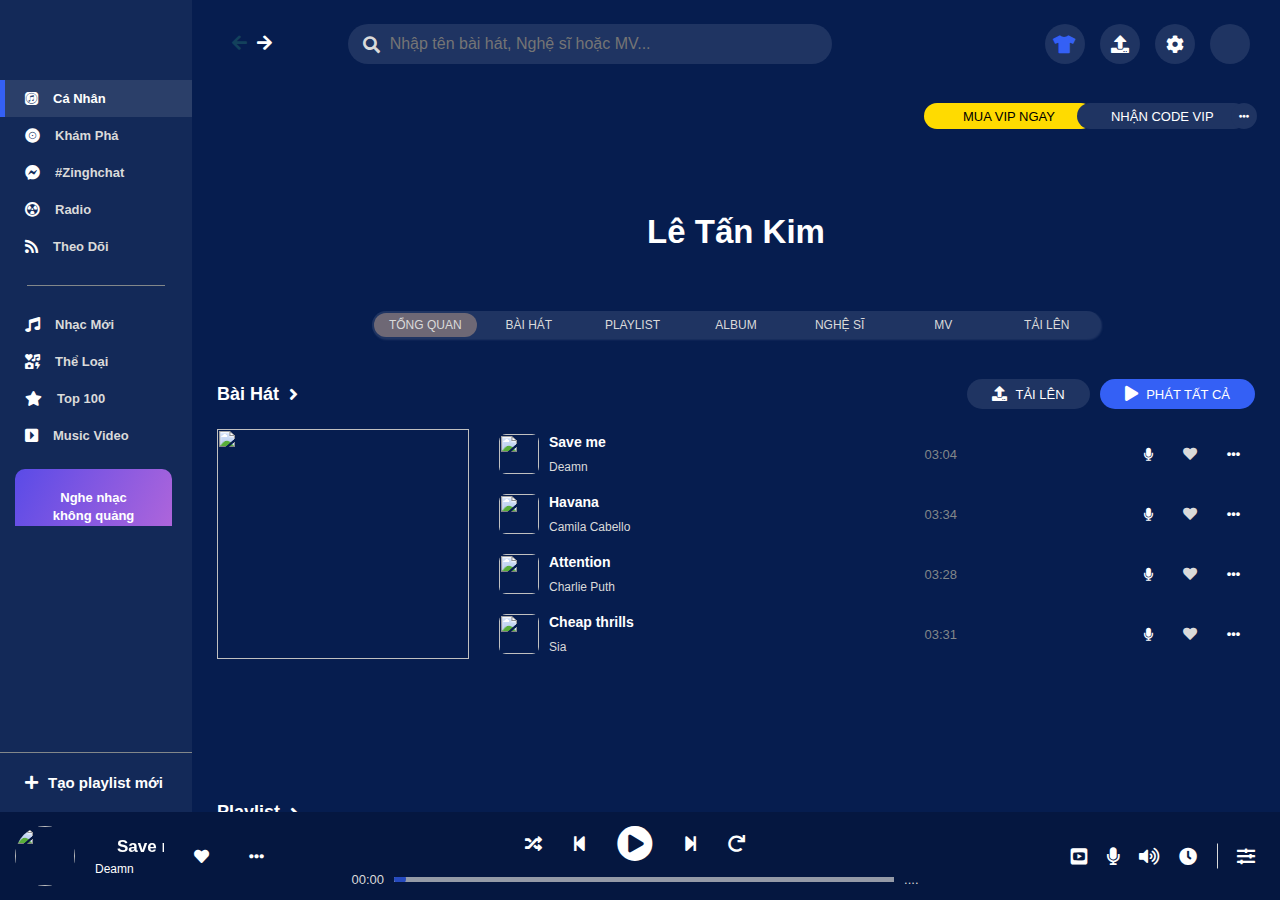
==== commit 65306f99: "update to second" ====
--- a/index.html
+++ b/index.html
@@ -7,10 +7,10 @@
     <title>Zing MP3 | Nghe tải nhạc chất lượng cao</title>
     <link rel="stylesheet" href="../css/grid.css">
     <link rel="icon" type="image/png" sizes="16x16" href="https://icons.iconarchive.com/icons/amineworld/music-of-the-spheres/128/MP3-blue-icon.png">
-    <link rel="stylesheet" href="../css/base.css">
-    <link rel="stylesheet" href="../css/style-main.css">
-    <link rel="stylesheet" href="../font/fontawesome-free-5.15.4-web/css/all.min.css">
-    <link rel="stylesheet" href="../css/responsive.css">
+    <link rel="stylesheet" href="./css/base.css">
+    <link rel="stylesheet" href="./css/style-main.css">
+    <link rel="stylesheet" href="./font/fontawesome-free-5.15.4-web/css/all.min.css">
+    <link rel="stylesheet" href="./css/responsive.css">
 </head>
 <body>
     <div class="container-app">
--- a/css/style-main.css
+++ b/css/style-main.css
@@ -270,6 +270,7 @@
     border-bottom-right-radius: 25px;
     box-shadow: 1px 1px 1px rgba(0, 0, 0,5);
     display: none;
+    overflow: hidden;
     z-index: 99999;
 }
 .search-input:focus ~ .history-search {
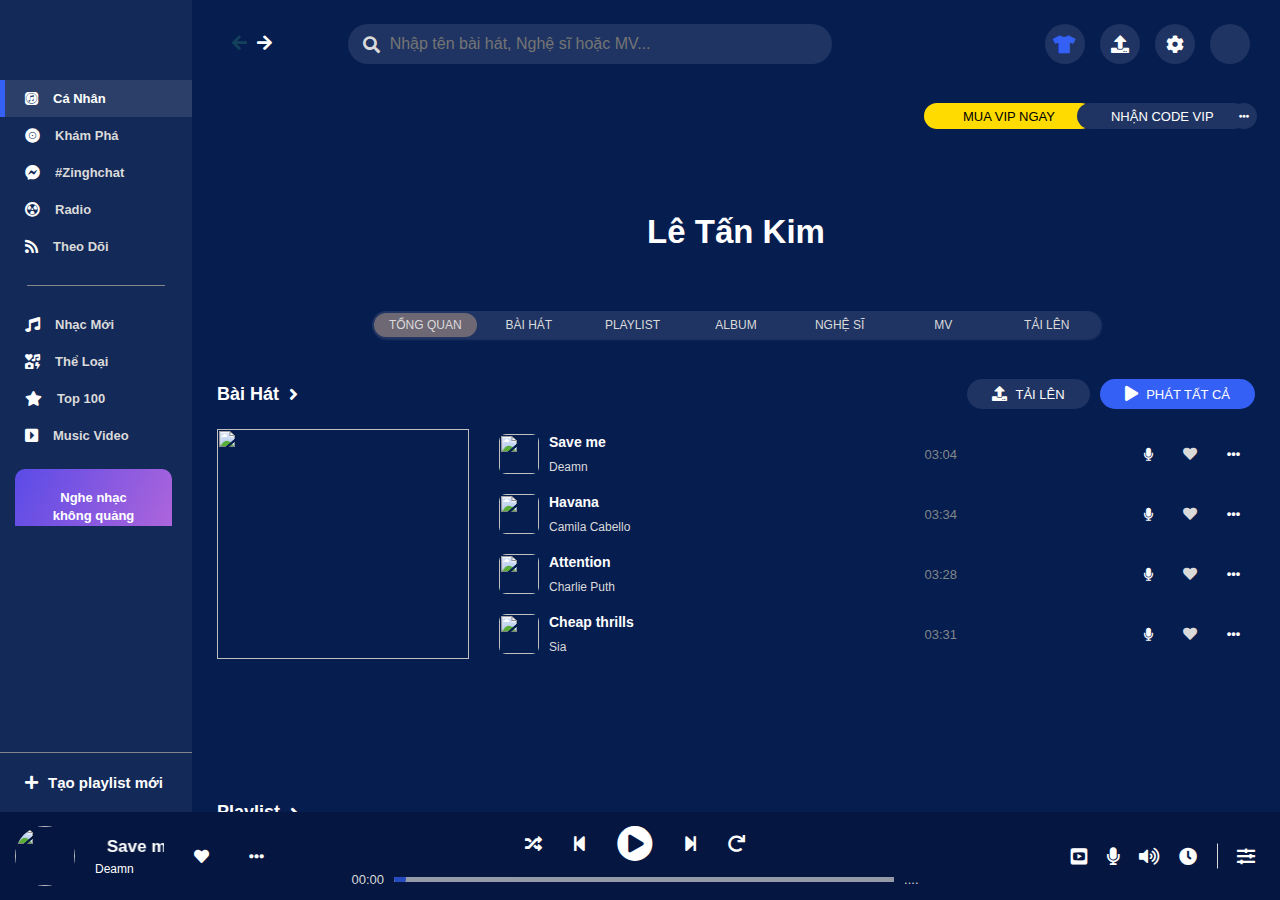
==== commit 633810c8: "new" ====
--- a/index.html
+++ b/index.html
@@ -5,7 +5,7 @@
     <meta http-equiv="X-UA-Compatible" content="IE=edge">
     <meta name="viewport" content="width=device-width, initial-scale=1.0">
     <title>Zing MP3 | Nghe tải nhạc chất lượng cao</title>
-    <link rel="stylesheet" href="../css/grid.css">
+    <link rel="stylesheet" href="./css/grid.css">
     <link rel="icon" type="image/png" sizes="16x16" href="https://icons.iconarchive.com/icons/amineworld/music-of-the-spheres/128/MP3-blue-icon.png">
     <link rel="stylesheet" href="./css/base.css">
     <link rel="stylesheet" href="./css/style-main.css">
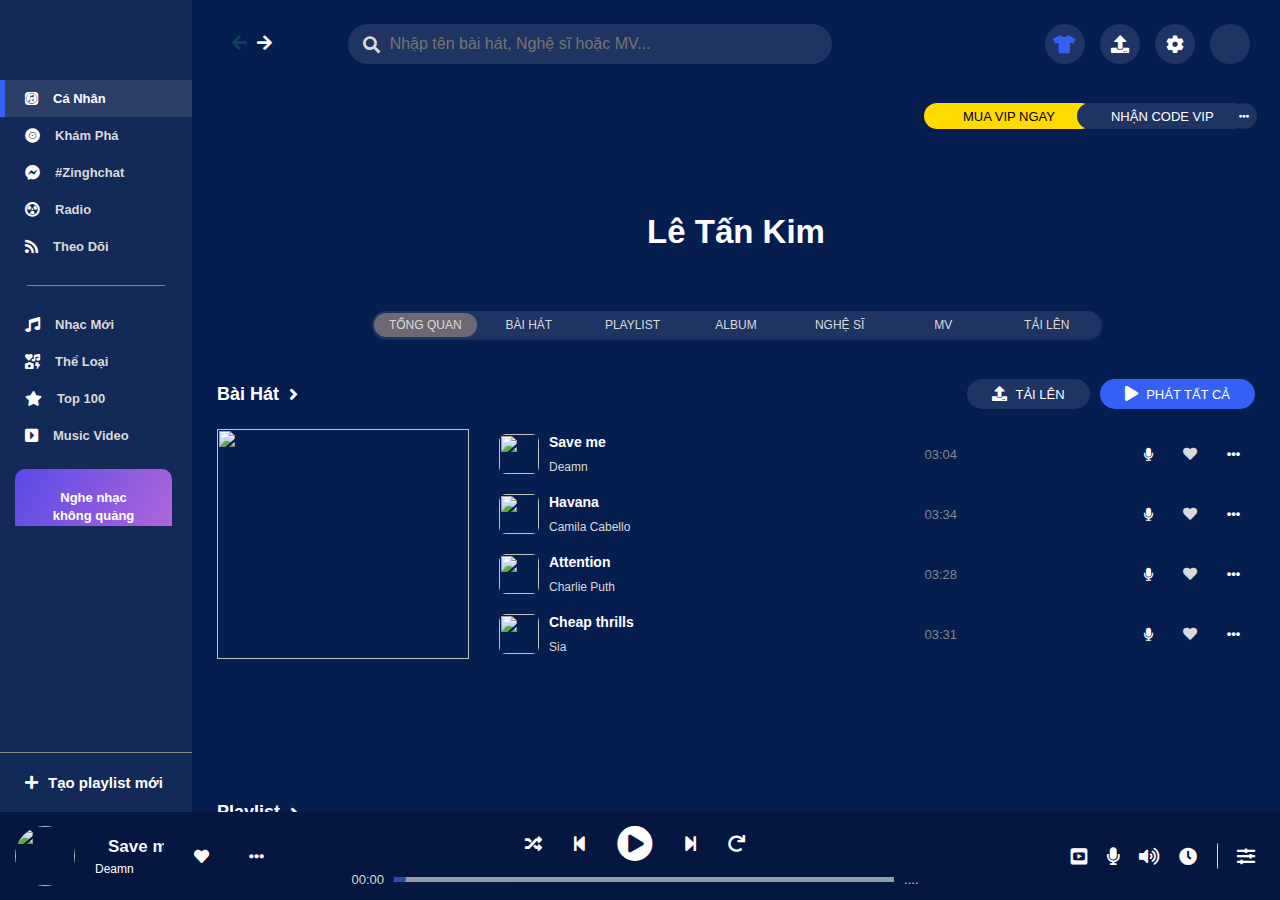
==== commit c4ace101: "new files" ====
--- a/index.html
+++ b/index.html
@@ -966,7 +966,7 @@
         </div>
     </div>
 </body>
-<script src="../javascript/app.js"></script>
-<script src="../javascript/render-music.js"></script>
-<script src="../javascript/main.js"></script>
+<script src="./javascript/app.js"></script>
+<script src="./javascript/render-music.js"></script>
+<script src="./javascript/main.js"></script>
 </html>